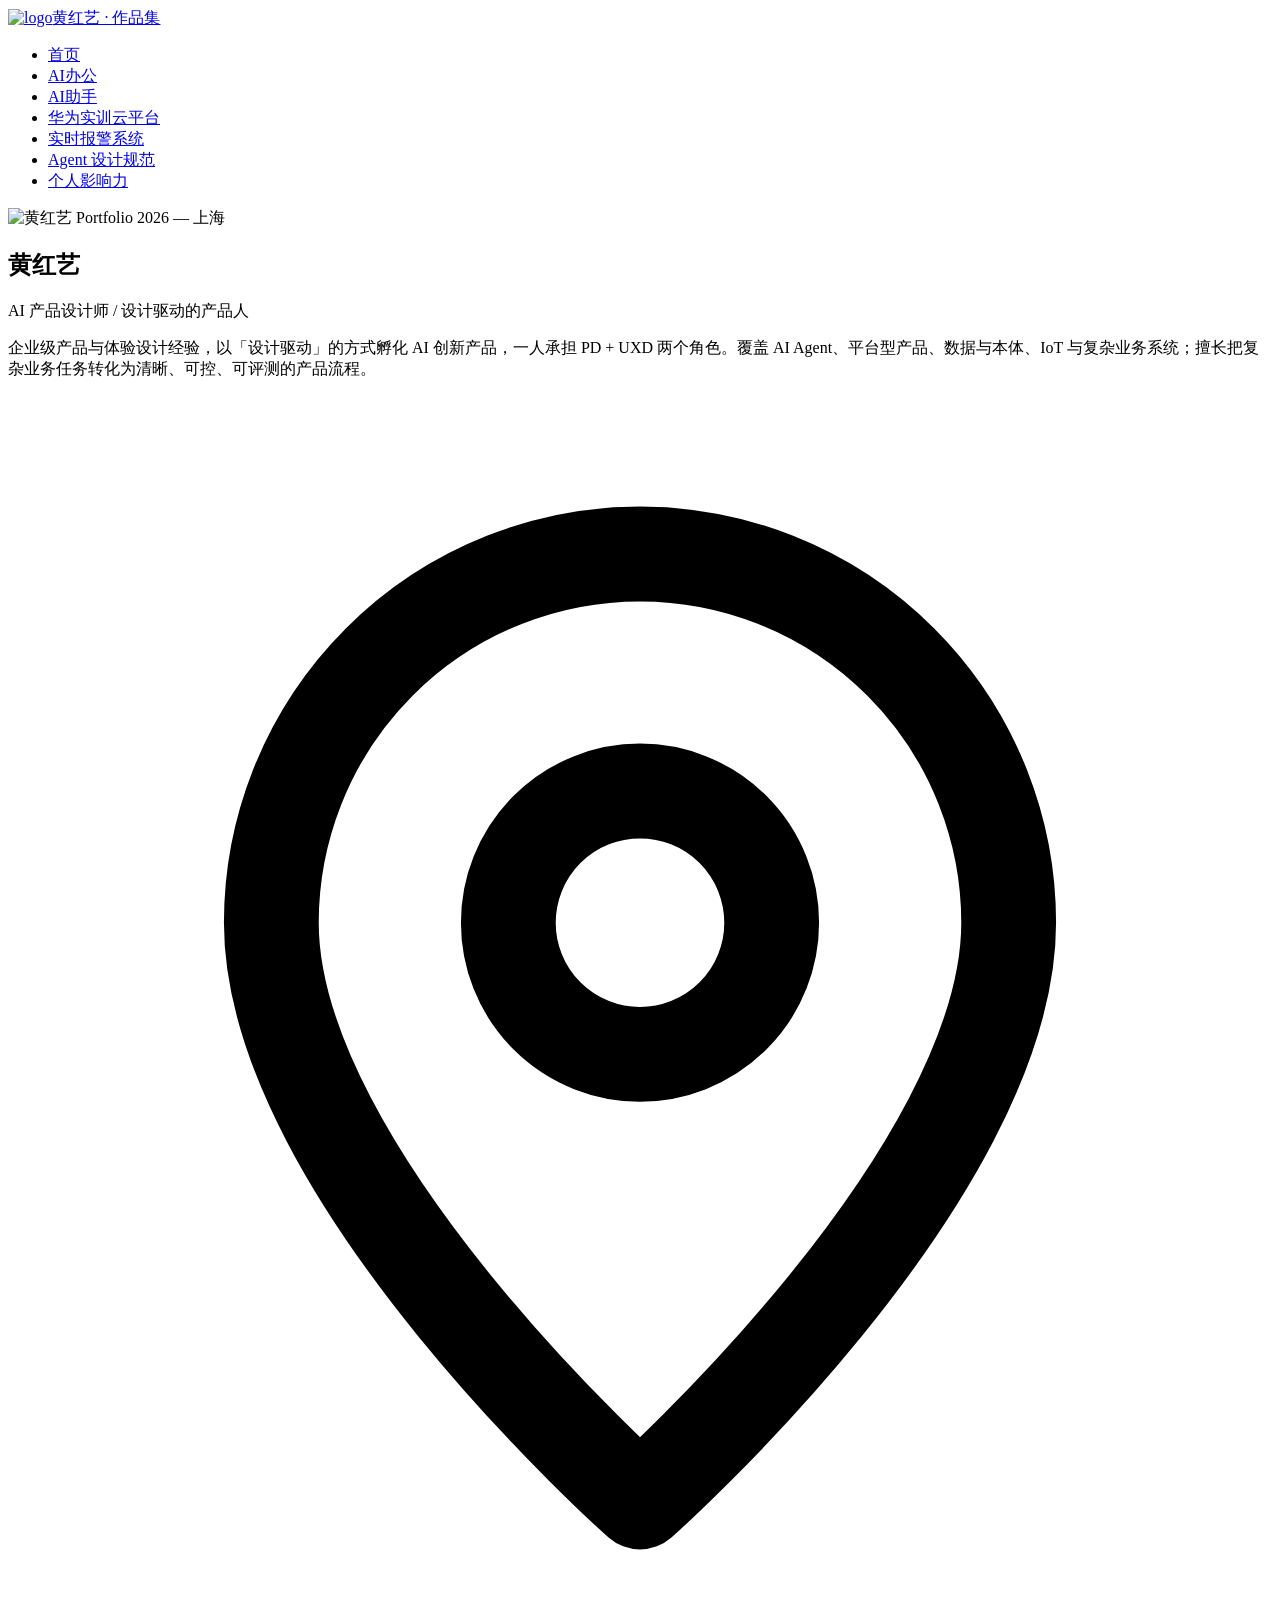
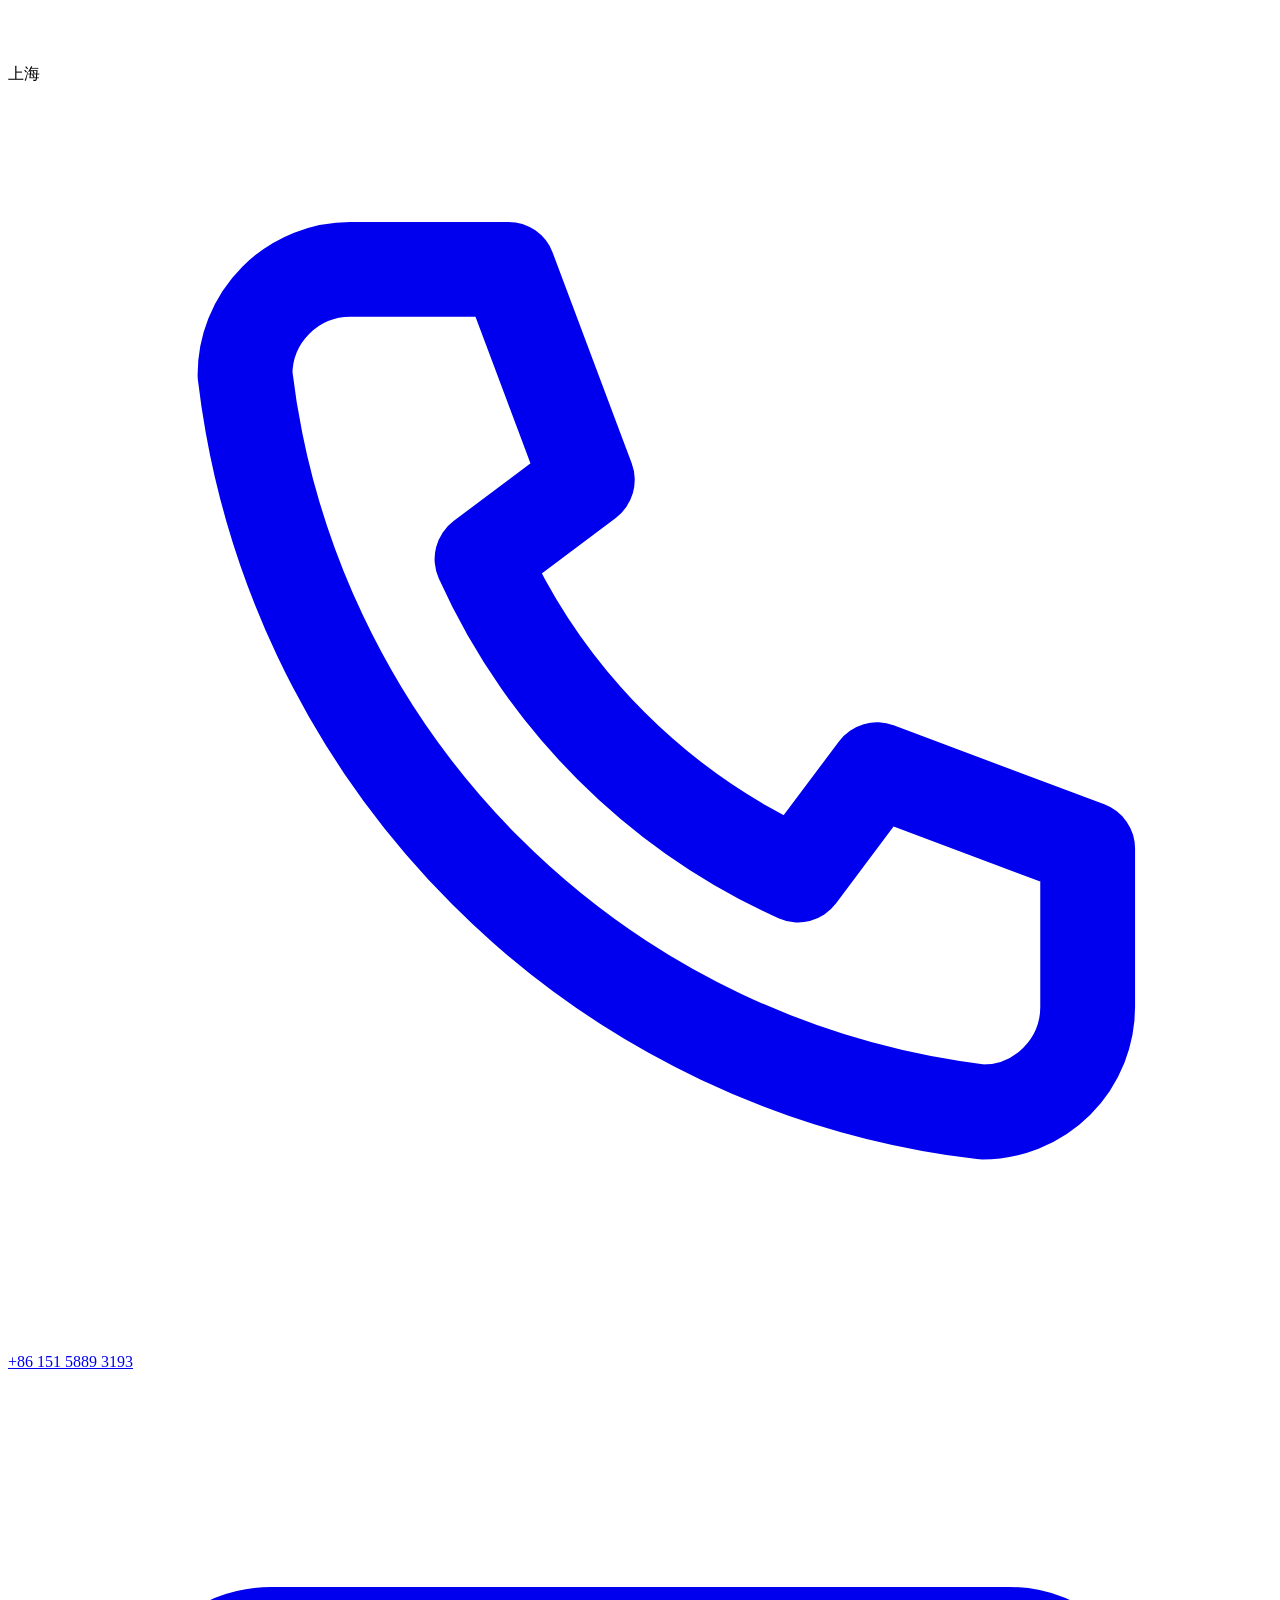
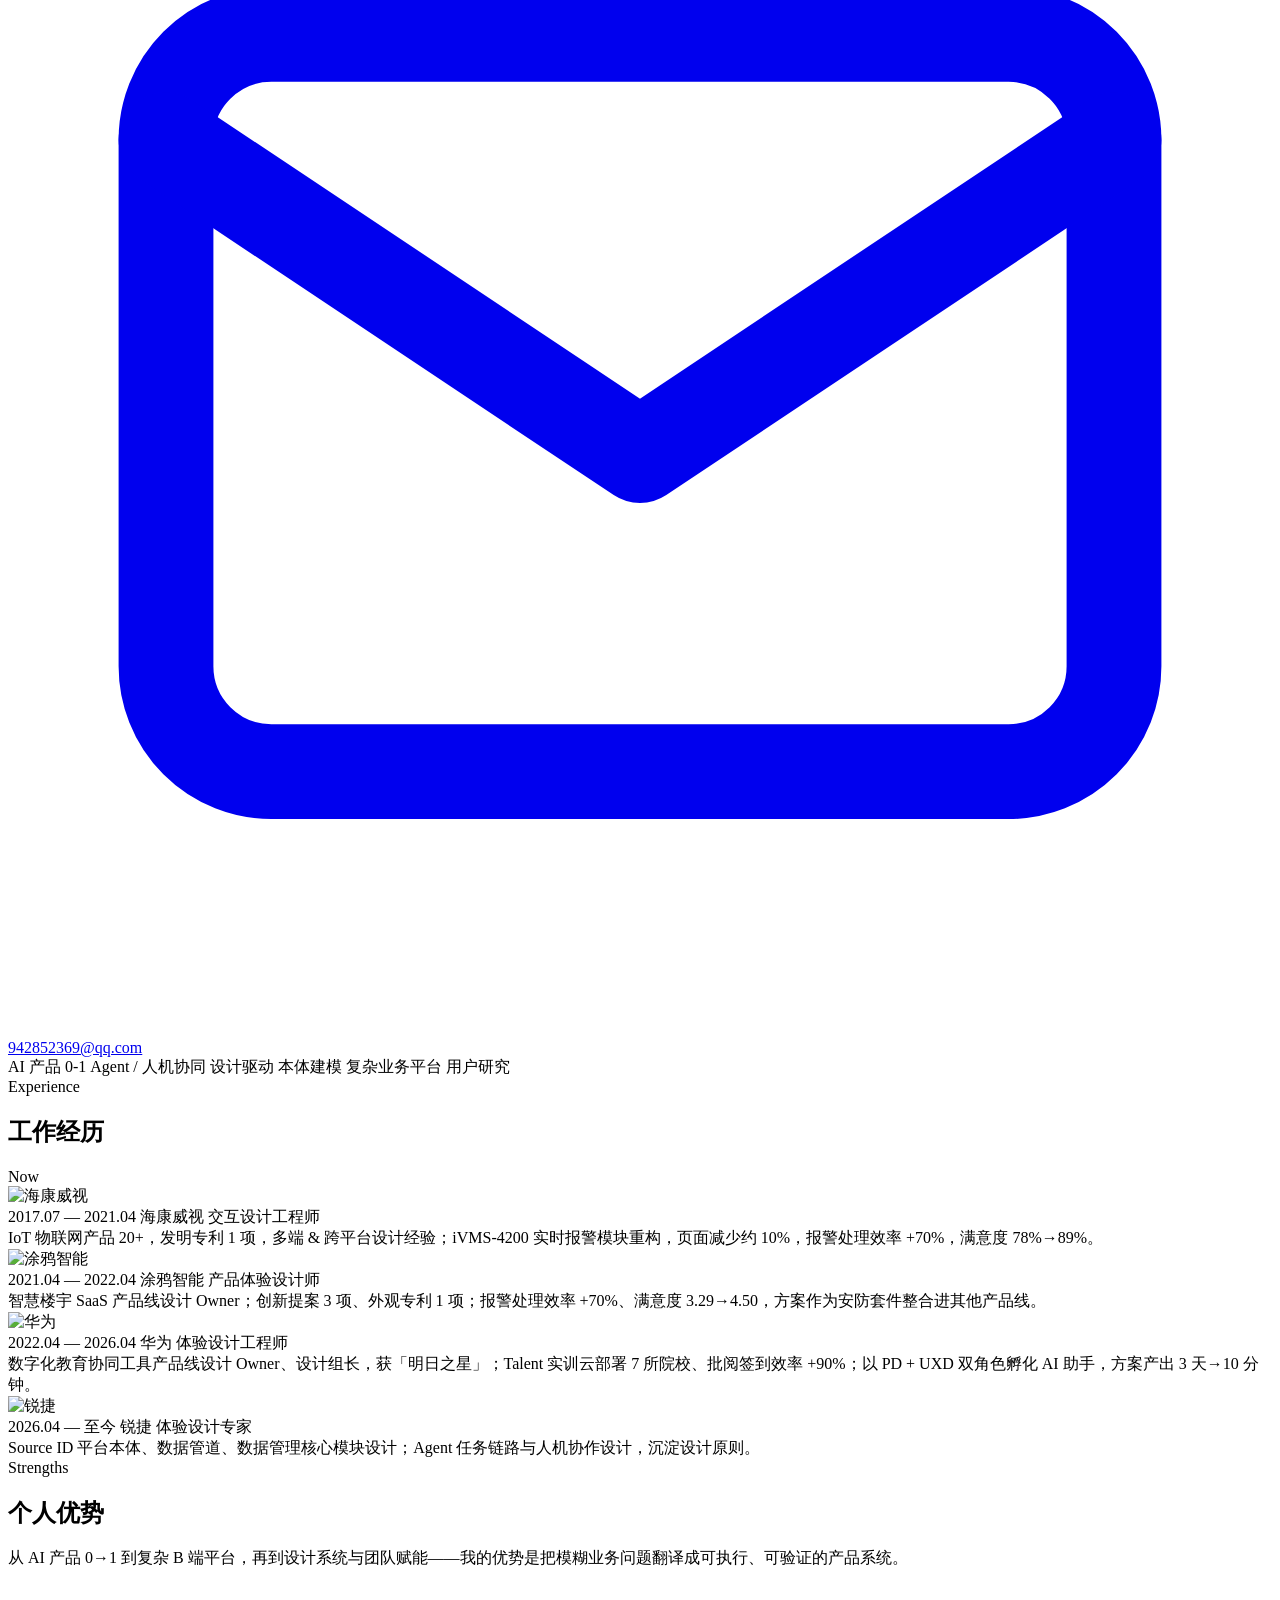
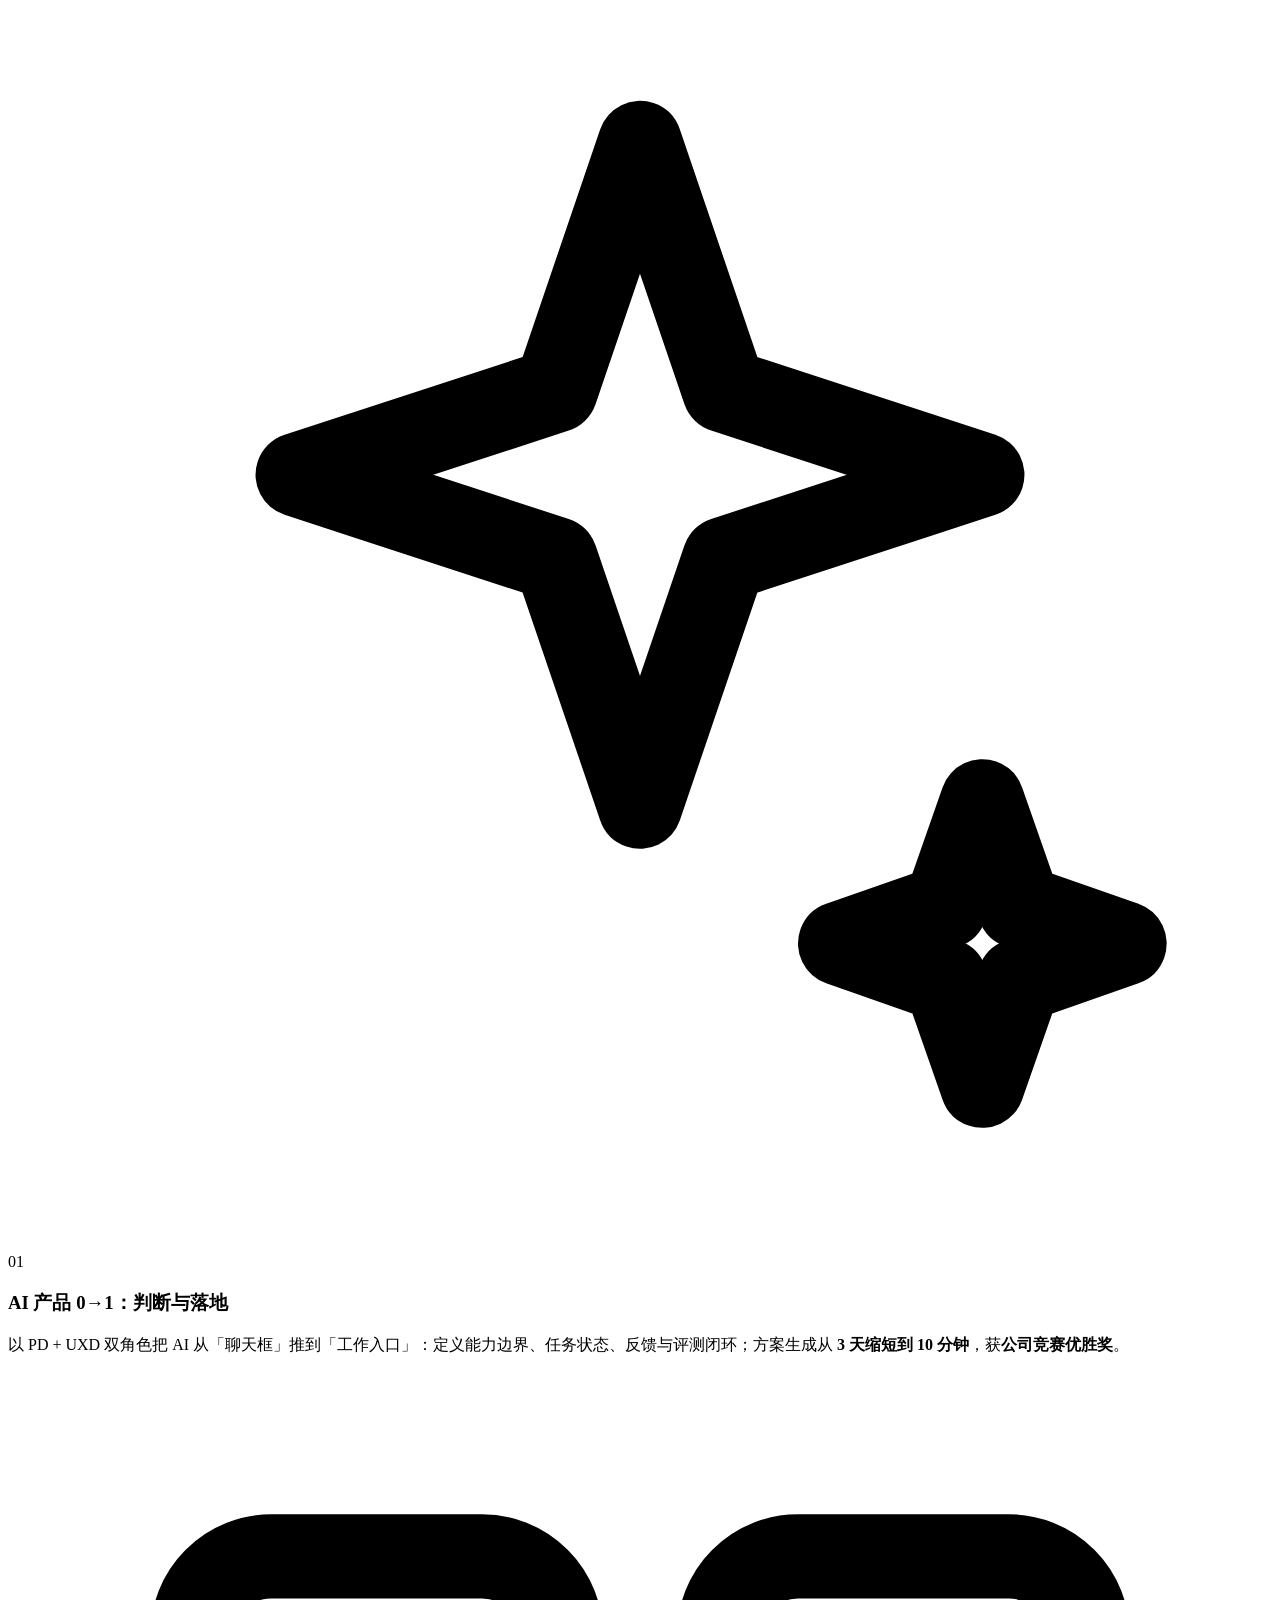
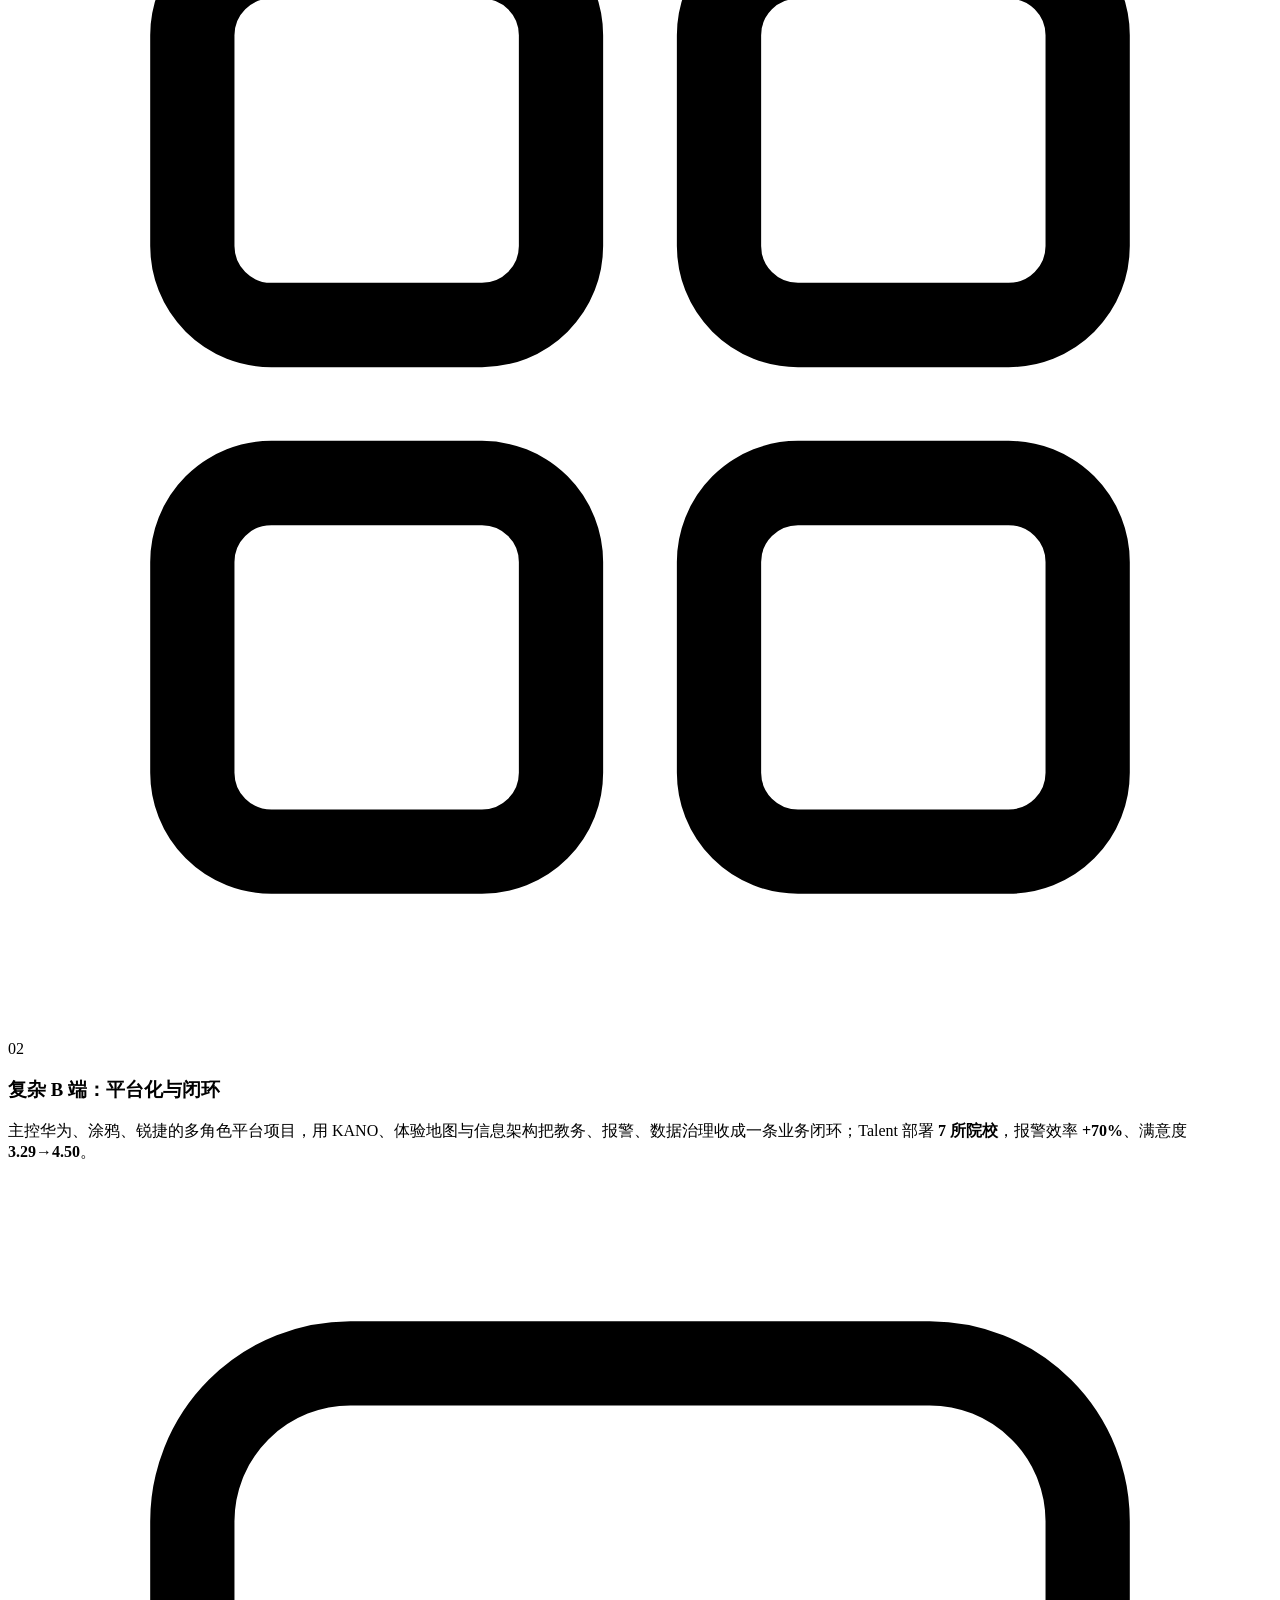
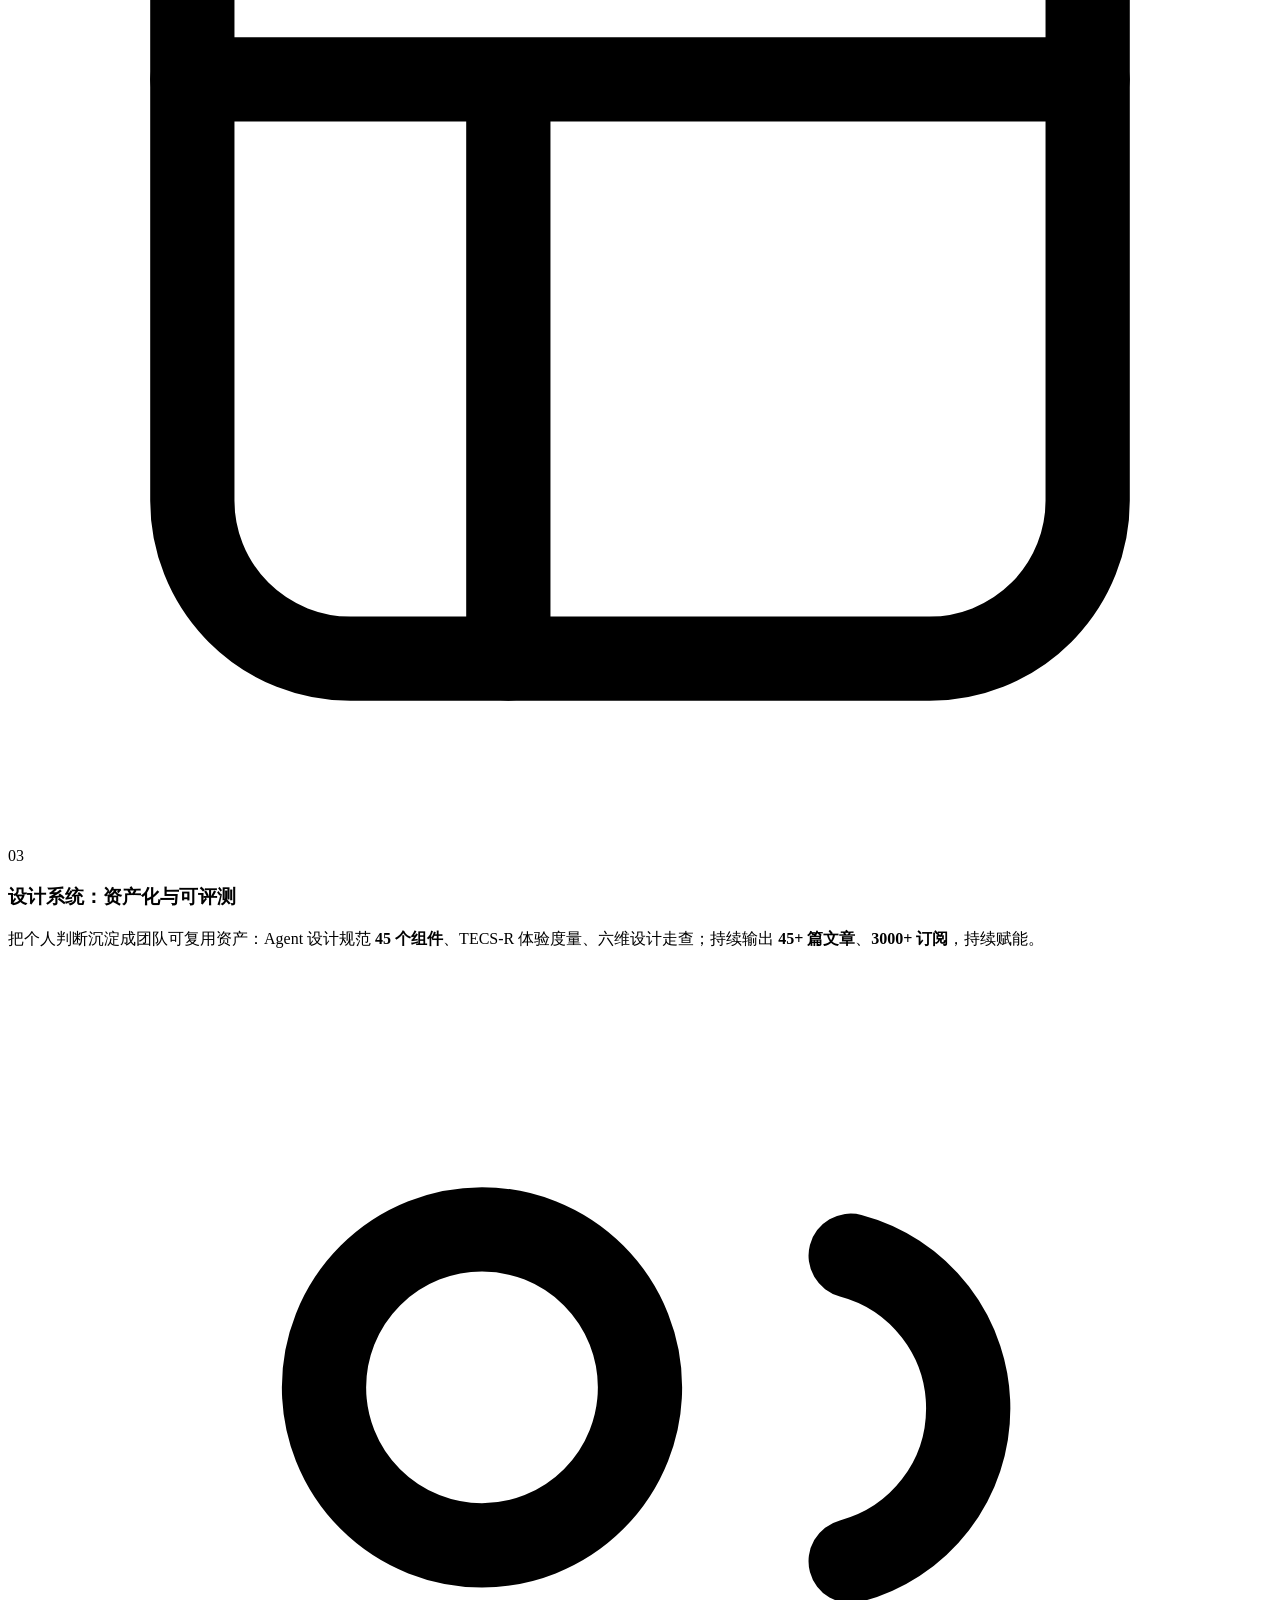
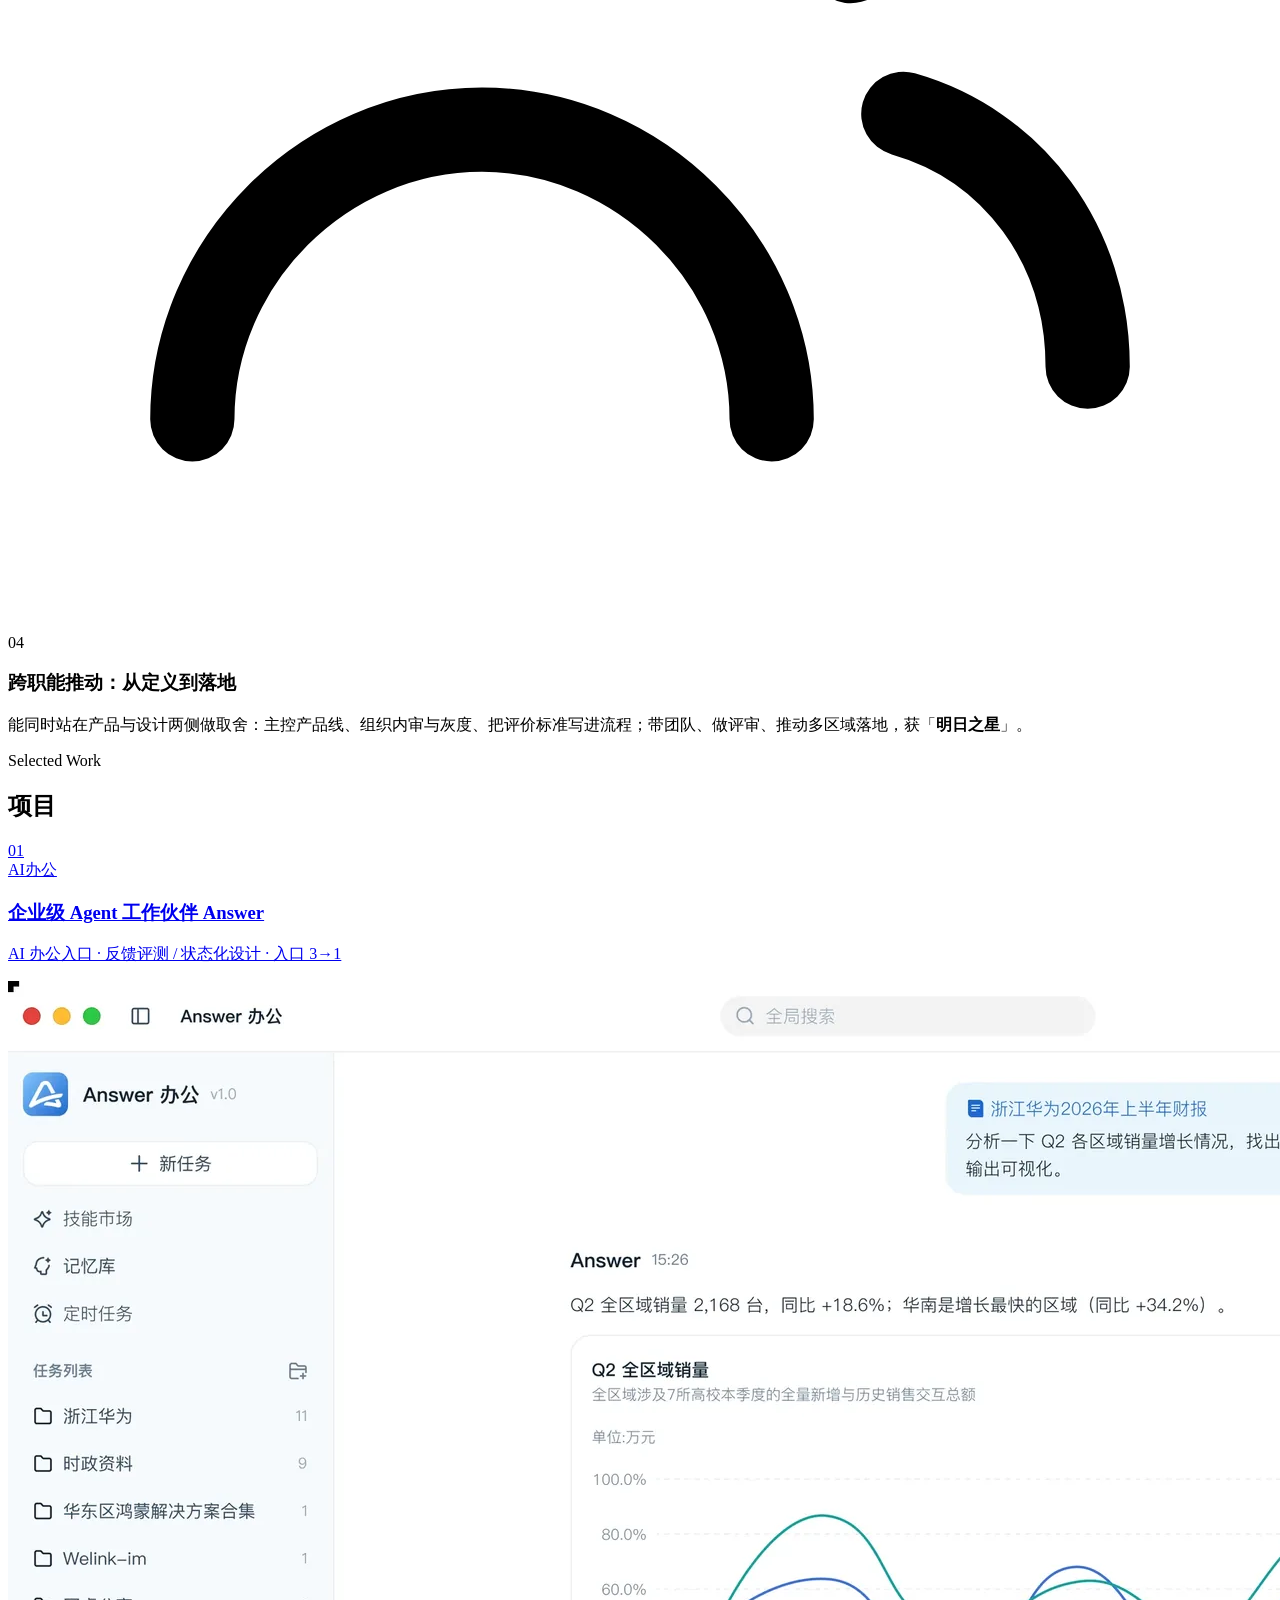
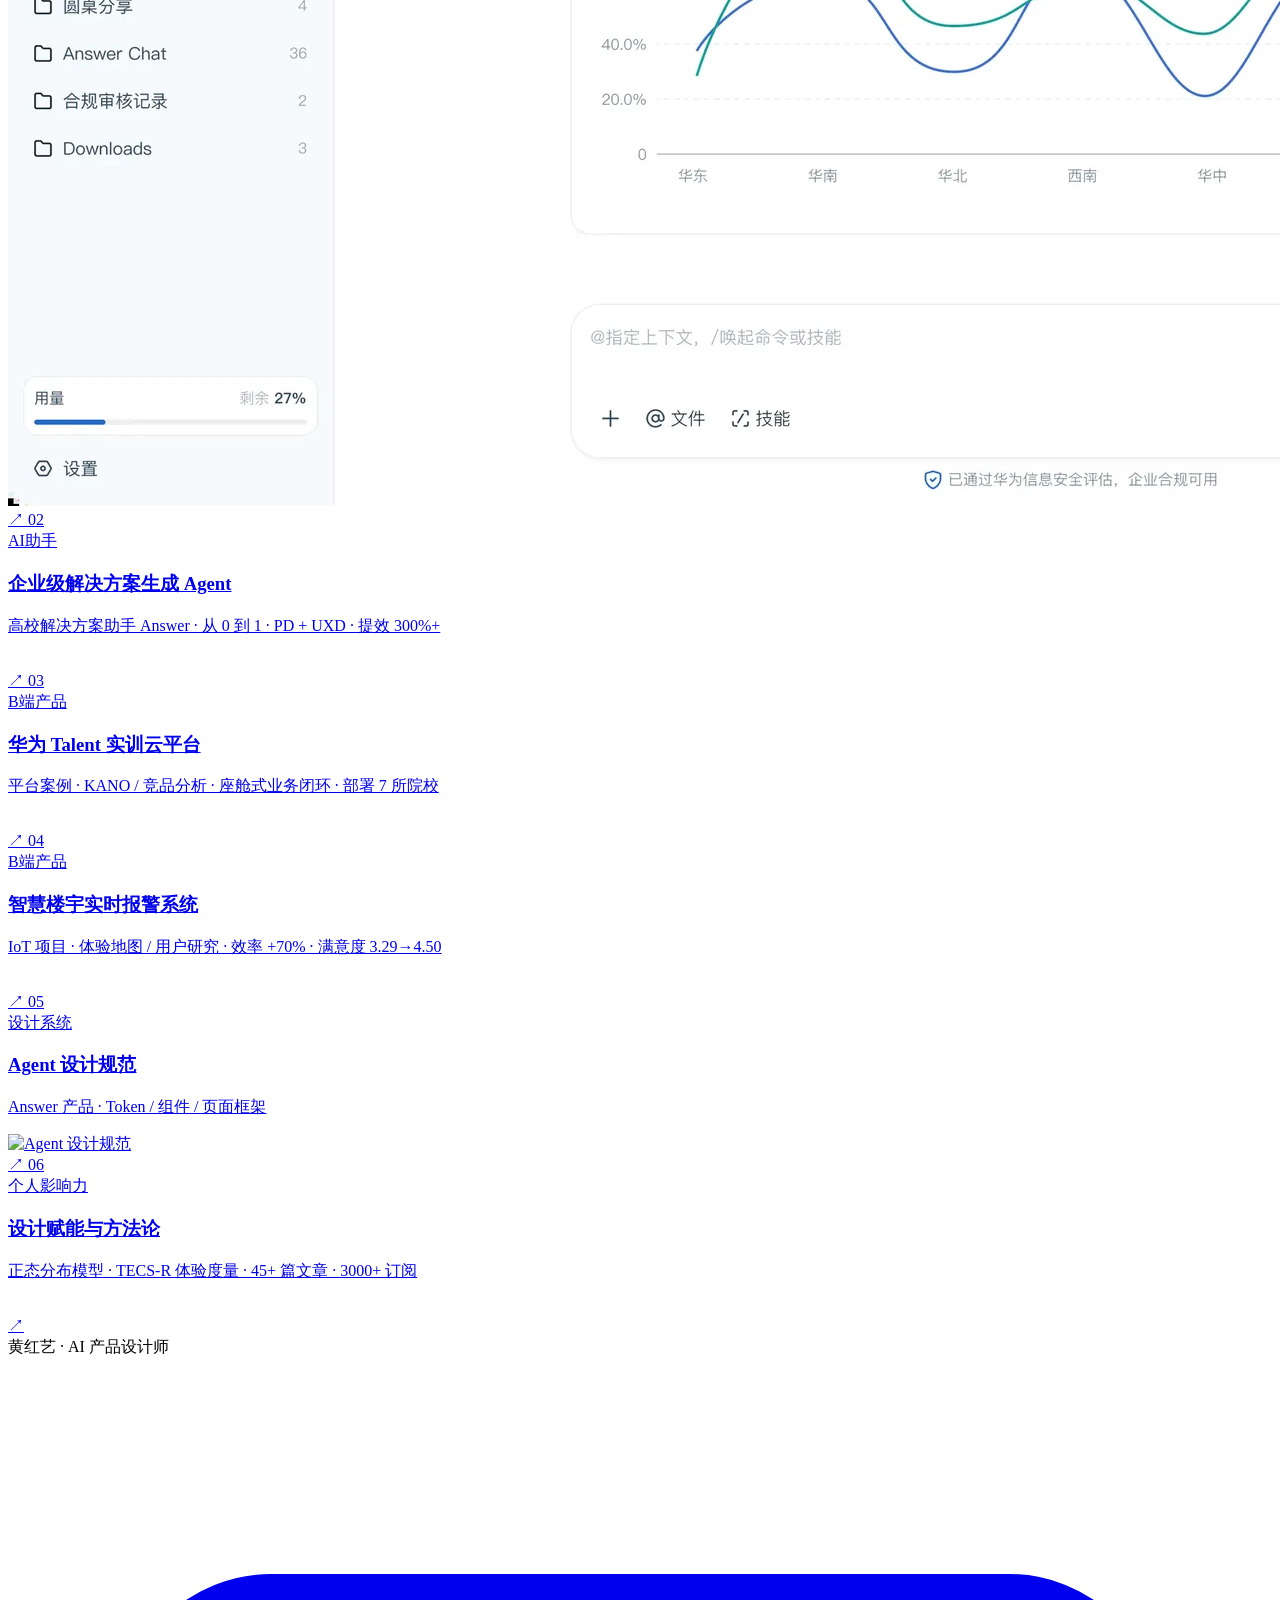
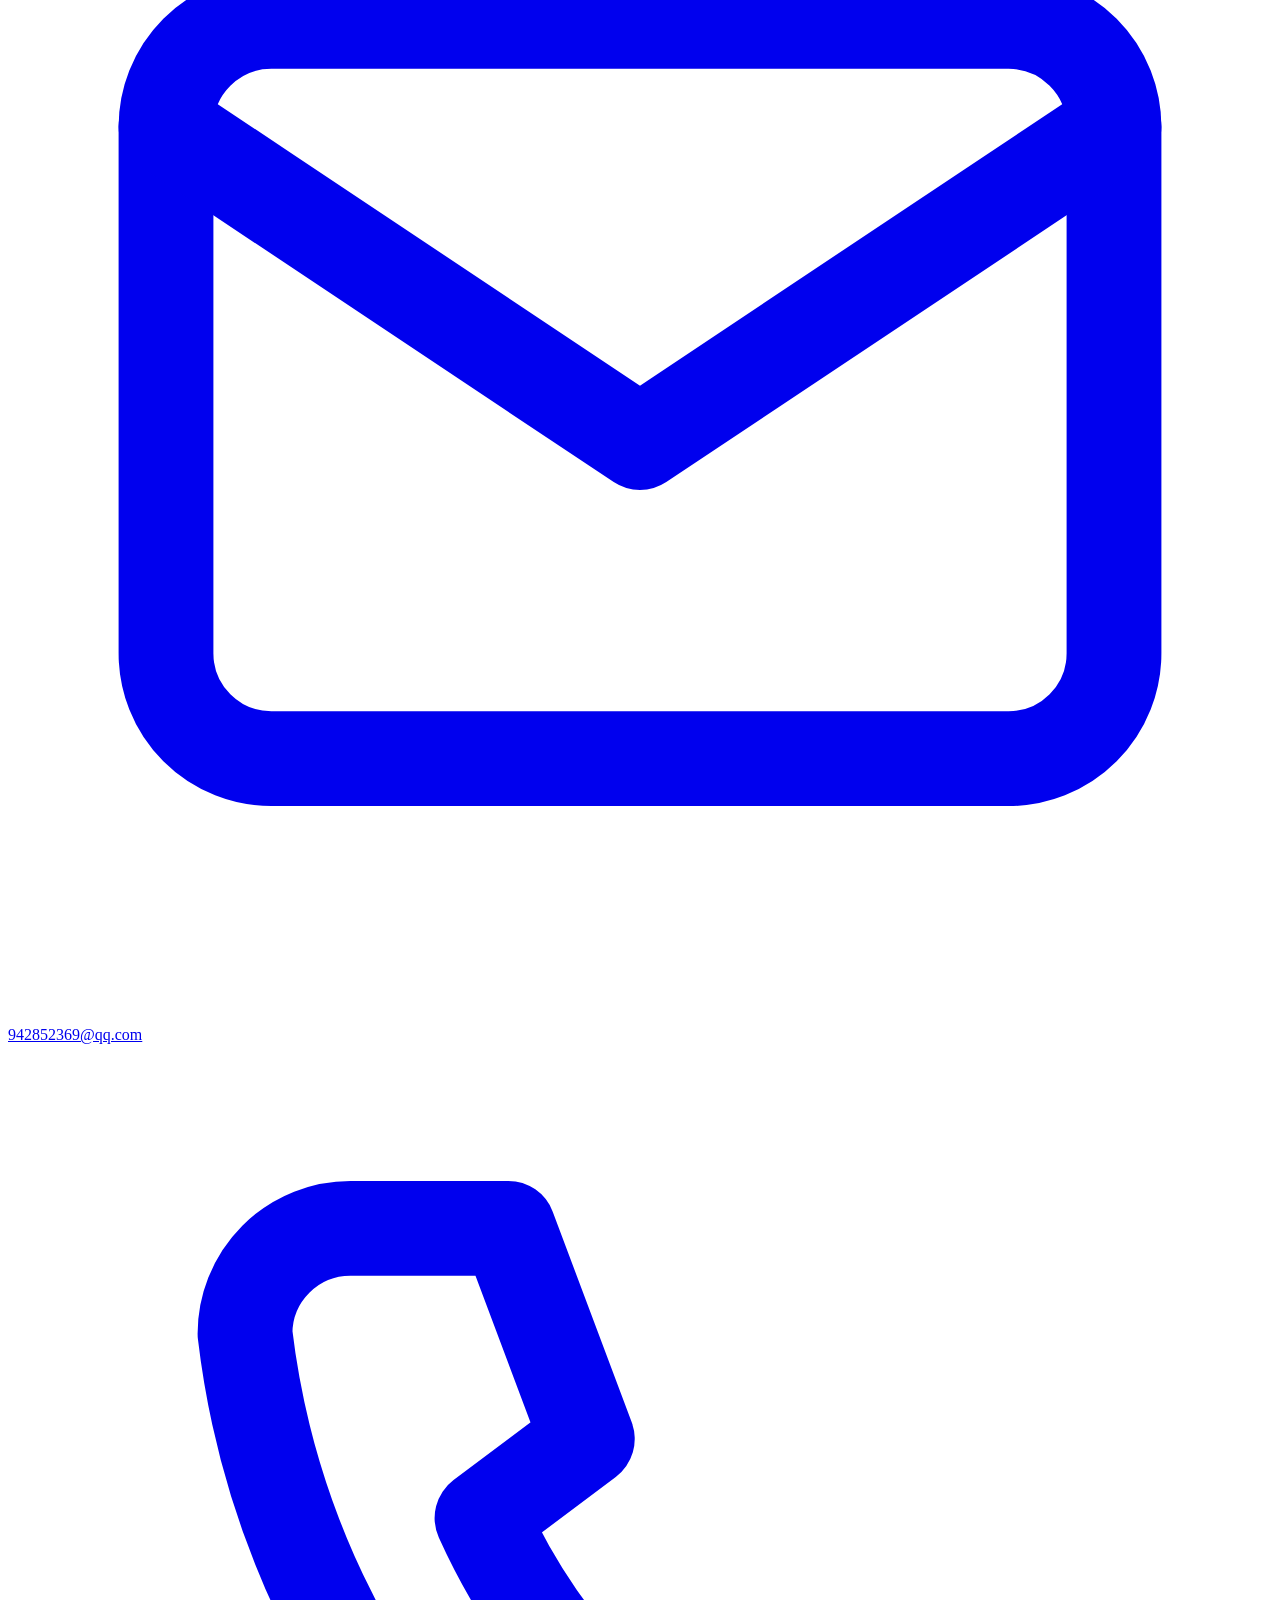
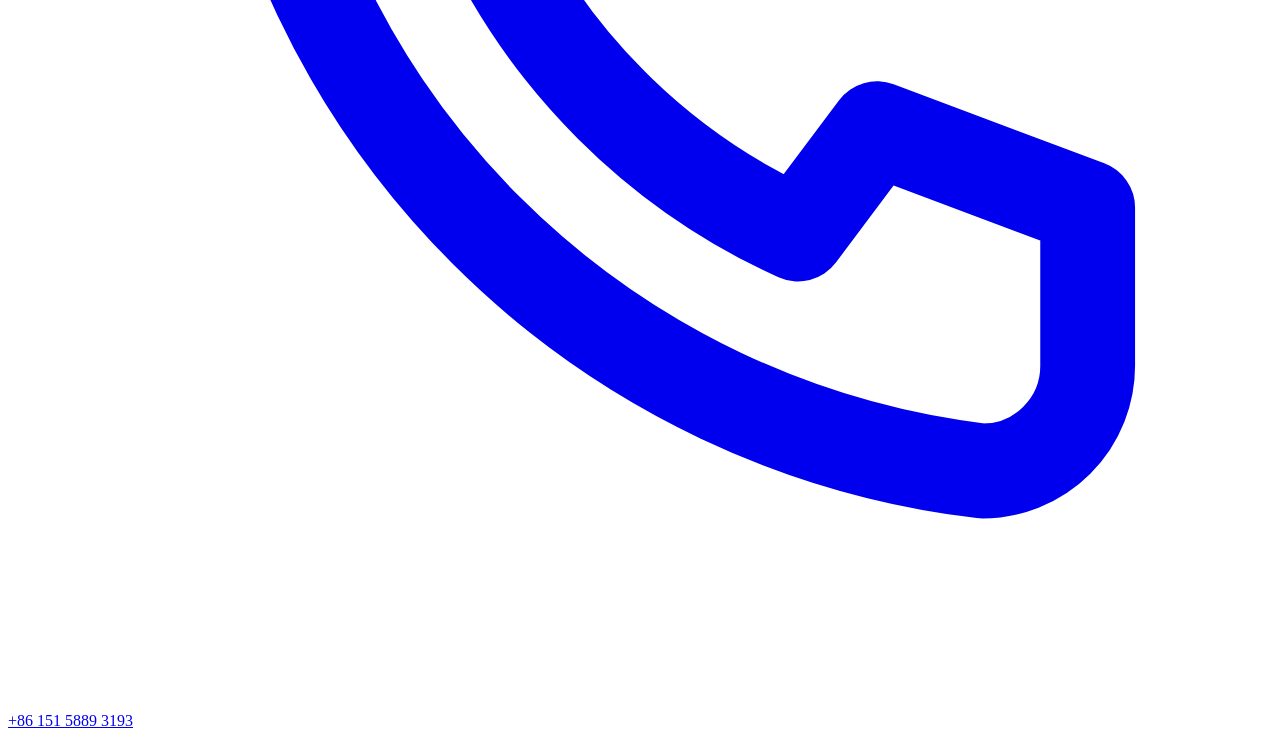
==== index.html @ c40023d9 "设计规范更名 Agent 设计规范；推演模块统一为图标+箭头+结论通栏；替换 9 张产品截图" ====
<!DOCTYPE html>
<html lang="zh-CN">
<head>
  <meta name="robots" content="noindex, nofollow">
  <meta charset="UTF-8">
  <meta name="viewport" content="width=device-width, initial-scale=1.0">
  <title>黄红艺 · AI 产品设计师 · 作品集</title>
  <meta name="description" content="黄红艺 — AI 产品设计师 / 设计驱动的产品人。AI 助手、Agent、本体建模、用户研究与企业级产品设计作品集。">
  <link rel="stylesheet" href="css/style.css">
</head>
<body>

  <header class="site-header">
    <div class="container nav">
      <a class="brand" href="index.html"><img src="assets/img/logo.svg" alt="logo">黄红艺 · 作品集</a>
      <nav>
                <ul class="nav-links">
          <li><a href="index.html">首页</a></li>
          <li><a href="project-answer-work/index.html">AI办公</a></li>
          <li><a href="project-answer/index.html">AI助手</a></li>
          <li><a href="project-talent/index.html">华为实训云平台</a></li>
          <li><a href="project-alarm/index.html">实时报警系统</a></li>
          <li><a href="design-system/index.html">Agent 设计规范</a></li>
          <li><a href="about-method/index.html">个人影响力</a></li>
        </ul>
      </nav>
    </div>
  </header>

  <div class="page-scroll" id="pageScroll">

  <section class="hero container">
    <div class="hero-top">
      <img class="hero-avatar" src="assets/img/avatar.svg" alt="黄红艺">
      <span class="eyebrow">Portfolio 2026 — 上海</span>
    </div>
    <h1>黄红艺</h1>
    <p class="role">AI 产品设计师 / 设计驱动的产品人</p>
    <p class="intro"><span class="ln">企业级产品与体验设计经验，以「设计驱动」的方式孵化 AI 创新产品，一人承担 PD + UXD 两个角色。</span><span class="ln">覆盖 AI Agent、平台型产品、数据与本体、IoT 与复杂业务系统；擅长把复杂业务任务转化为清晰、可控、可评测的产品流程。</span></p>
    <div class="meta">
      <span><svg viewBox="0 0 24 24" fill="none" stroke="currentColor" stroke-width="1.8" stroke-linecap="round" stroke-linejoin="round"><path d="M12 21s7-6.2 7-11a7 7 0 1 0-14 0c0 4.8 7 11 7 11z"/><circle cx="12" cy="10" r="2.5"/></svg>上海</span>
      <a href="tel:+8615158893193"><svg viewBox="0 0 24 24" fill="none" stroke="currentColor" stroke-width="1.8" stroke-linecap="round" stroke-linejoin="round"><path d="M6.5 3.5h3l1.5 4-2 1.5a12 12 0 0 0 6 6l1.5-2 4 1.5v3a2 2 0 0 1-2 2A16 16 0 0 1 4.5 5.5a2 2 0 0 1 2-2z"/></svg>+86 151 5889 3193</a>
      <a href="mailto:942852369@qq.com"><svg viewBox="0 0 24 24" fill="none" stroke="currentColor" stroke-width="1.8" stroke-linecap="round" stroke-linejoin="round"><rect x="3" y="5" width="18" height="14" rx="2"/><path d="M3 7l9 6 9-6"/></svg>942852369@qq.com</a>
    </div>
    <div class="tags">
      <span class="tag">AI 产品 0-1</span>
      <span class="tag">Agent / 人机协同</span>
      <span class="tag">设计驱动</span>
      <span class="tag">本体建模</span>
      <span class="tag">复杂业务平台</span>
      <span class="tag">用户研究</span>
    </div>
  </section>

  <section class="section container">
    <div class="section-head">
      <span class="eyebrow">Experience</span>
      <h2 class="section-title">工作经历</h2>
    </div>

    <div class="fishbone">
      <div class="spine"></div>
      <span class="now-label">Now</span>

      <div class="bone down" style="left:12%">
        <div class="dot"></div>
        <div class="rib"></div>
        <div class="node">
          <div class="node-logo"><img class="logo-hikvision" src="assets/img/logo-hikvision.webp" alt="海康威视"></div>
          <span class="period">2017.07 — 2021.04</span>
          <span class="company">海康威视</span>
          <span class="role">交互设计工程师</span>
          <div class="node-detail">IoT 物联网产品 20+，发明专利 1 项，多端 &amp; 跨平台设计经验；iVMS-4200 实时报警模块重构，页面减少约 10%，报警处理效率 +70%，满意度 78%→89%。</div>
        </div>
      </div>

      <div class="bone up" style="left:37%">
        <div class="dot"></div>
        <div class="rib"></div>
        <div class="node">
          <div class="node-logo"><img class="logo-tuya" src="assets/img/logo-tuya.webp" alt="涂鸦智能"></div>
          <span class="period">2021.04 — 2022.04</span>
          <span class="company">涂鸦智能</span>
          <span class="role">产品体验设计师</span>
          <div class="node-detail">智慧楼宇 SaaS 产品线设计 Owner；创新提案 3 项、外观专利 1 项；报警处理效率 +70%、满意度 3.29→4.50，方案作为安防套件整合进其他产品线。</div>
        </div>
      </div>

      <div class="bone down" style="left:62%">
        <div class="dot"></div>
        <div class="rib"></div>
        <div class="node">
          <div class="node-logo"><img class="logo-huawei" src="assets/img/logo-huawei.webp" alt="华为"></div>
          <span class="period">2022.04 — 2026.04</span>
          <span class="company">华为</span>
          <span class="role">体验设计工程师</span>
          <div class="node-detail">数字化教育协同工具产品线设计 Owner、设计组长，获「明日之星」；Talent 实训云部署 7 所院校、批阅签到效率 +90%；以 PD + UXD 双角色孵化 AI 助手，方案产出 3 天→10 分钟。</div>
        </div>
      </div>

      <div class="bone up" style="left:87%">
        <div class="dot"></div>
        <div class="rib"></div>
        <div class="node">
          <div class="node-logo"><img class="logo-ruijie" src="assets/img/logo-ruijie.svg" alt="锐捷"></div>
          <span class="period">2026.04 — 至今</span>
          <span class="company">锐捷</span>
          <span class="role">体验设计专家</span>
          <div class="node-detail">Source ID 平台本体、数据管道、数据管理核心模块设计；Agent 任务链路与人机协作设计，沉淀设计原则。</div>
        </div>
      </div>
    </div>
  </section>

  <section class="section container">
    <div class="section-head">
      <span class="eyebrow">Strengths</span>
      <h2 class="section-title">个人优势</h2>
      <p class="section-intro">从 AI 产品 0→1 到复杂 B 端平台，再到设计系统与团队赋能——我的优势是把模糊业务问题翻译成可执行、可验证的产品系统。</p>
    </div>

    <div class="strengths">
      <div class="strength">
        <div class="strength-top">
          <span class="strength-icon" aria-hidden="true"><svg viewBox="0 0 24 24" fill="none" stroke="currentColor" stroke-width="1.6" stroke-linecap="round" stroke-linejoin="round"><path d="M12 3l1.6 4.7 4.9 1.6-4.9 1.6L12 15.6l-1.6-4.7L5.5 9.3l4.9-1.6L12 3z"/><path d="M18.5 15.5l.7 2 2 .7-2 .7-.7 2-.7-2-2-.7 2-.7.7-2z"/></svg></span>
          <div class="strength-heading">
            <span class="no">01</span>
            <h3>AI 产品 0→1：判断与落地</h3>
          </div>
        </div>
        <p>以 PD + UXD 双角色把 AI 从「聊天框」推到「工作入口」：定义能力边界、任务状态、反馈与评测闭环；方案生成从 <b class="nowrap">3 天缩短到 10 分钟</b>，获<b class="nowrap">公司竞赛优胜奖</b>。</p>
      </div>
      <div class="strength">
        <div class="strength-top">
          <span class="strength-icon" aria-hidden="true"><svg viewBox="0 0 24 24" fill="none" stroke="currentColor" stroke-width="1.6" stroke-linecap="round" stroke-linejoin="round"><rect x="3.5" y="3.5" width="7" height="7" rx="1.5"/><rect x="13.5" y="3.5" width="7" height="7" rx="1.5"/><rect x="3.5" y="13.5" width="7" height="7" rx="1.5"/><rect x="13.5" y="13.5" width="7" height="7" rx="1.5"/></svg></span>
          <div class="strength-heading">
            <span class="no">02</span>
            <h3>复杂 B 端：平台化与闭环</h3>
          </div>
        </div>
        <p>主控华为、涂鸦、锐捷的多角色平台项目，用 KANO、体验地图与信息架构把教务、报警、数据治理收成一条业务闭环；Talent 部署 <b class="nowrap">7 所院校</b>，报警效率 <b>+70%</b>、满意度 <b class="nowrap">3.29→4.50</b>。</p>
      </div>
      <div class="strength">
        <div class="strength-top">
          <span class="strength-icon" aria-hidden="true"><svg viewBox="0 0 24 24" fill="none" stroke="currentColor" stroke-width="1.6" stroke-linecap="round" stroke-linejoin="round"><rect x="3.5" y="3.5" width="17" height="17" rx="3"/><path d="M3.5 9.5h17M9.5 9.5v11"/></svg></span>
          <div class="strength-heading">
            <span class="no">03</span>
            <h3>设计系统：资产化与可评测</h3>
          </div>
        </div>
        <p>把个人判断沉淀成团队可复用资产：Agent 设计规范 <b class="nowrap">45 个组件</b>、TECS-R 体验度量、六维设计走查；持续输出 <b class="nowrap">45+ 篇文章</b>、<b class="nowrap">3000+ 订阅</b>，<span class="nowrap">持续赋能</span>。</p>
      </div>
      <div class="strength">
        <div class="strength-top">
          <span class="strength-icon" aria-hidden="true"><svg viewBox="0 0 24 24" fill="none" stroke="currentColor" stroke-width="1.6" stroke-linecap="round" stroke-linejoin="round"><circle cx="9" cy="8" r="3"/><path d="M3.5 20c0-3 2.5-5.5 5.5-5.5s5.5 2.5 5.5 5.5"/><path d="M16 5.5a3 3 0 0 1 0 5.8"/><path d="M17 14.2c2.1.6 3.5 2.5 3.5 4.8"/></svg></span>
          <div class="strength-heading">
            <span class="no">04</span>
            <h3>跨职能推动：从定义到落地</h3>
          </div>
        </div>
        <p>能同时站在产品与设计两侧做取舍：主控产品线、组织内审与灰度、把评价标准写进流程；带团队、做评审、推动多区域落地，获「<b class="nowrap">明日之星</b>」。</p>
      </div>
    </div>
  </section>

  <section class="section container">
    <div class="section-head">
      <span class="eyebrow">Selected Work</span>
      <h2 class="section-title">项目</h2>
    </div>

    <div class="index">
      <a class="index-row" href="project-answer-work/index.html">
        <span class="index-no">01</span>
        <div class="index-main">
          <span class="index-kicker">AI办公</span>
          <h3>企业级 Agent 工作伙伴 Answer</h3>
          <p>AI 办公入口 · 反馈评测 / 状态化设计 · 入口 3→1</p>
        </div>
        <div class="index-thumb"><img src="assets/product/answer-work/08-home.webp?v=20261111" alt="" width="1800" height="1125" loading="lazy"></div>
        <span class="index-arrow">↗</span>
      </a>

      <a class="index-row" href="project-answer/index.html">
        <span class="index-no">02</span>
        <div class="index-main">
          <span class="index-kicker">AI助手</span>
          <h3>企业级解决方案生成 Agent</h3>
          <p>高校解决方案助手 Answer · 从 0 到 1 · PD + UXD · 提效 300%+</p>
        </div>
        <div class="index-thumb"><img src="assets/img/ans-p01.webp" alt="" loading="lazy"></div>
        <span class="index-arrow">↗</span>
      </a>

      <a class="index-row" href="project-talent/index.html">
        <span class="index-no">03</span>
        <div class="index-main">
          <span class="index-kicker">B端产品</span>
          <h3>华为 Talent 实训云平台</h3>
          <p>平台案例 · KANO / 竞品分析 · 座舱式业务闭环 · 部署 7 所院校</p>
        </div>
        <div class="index-thumb"><img src="assets/img/p18.webp" alt="" loading="lazy"></div>
        <span class="index-arrow">↗</span>
      </a>

      <a class="index-row" href="project-alarm/index.html">
        <span class="index-no">04</span>
        <div class="index-main">
          <span class="index-kicker">B端产品</span>
          <h3>智慧楼宇实时报警系统</h3>
          <p>IoT 项目 · 体验地图 / 用户研究 · 效率 +70% · 满意度 3.29→4.50</p>
        </div>
        <div class="index-thumb"><img src="assets/img/p36.webp" alt="" loading="lazy"></div>
        <span class="index-arrow">↗</span>
      </a>

      <a class="index-row" href="design-system/index.html">
        <span class="index-no">05</span>
        <div class="index-main">
          <span class="index-kicker">设计系统</span>
          <h3>Agent 设计规范</h3>
          <p>Answer 产品 · Token / 组件 / 页面框架</p>
        </div>
        <div class="index-thumb"><img src="assets/product/design-system/01-cover.webp" alt="Agent 设计规范" width="1800" height="1012" loading="lazy"></div>
        <span class="index-arrow">↗</span>
      </a>

      <a class="index-row" href="about-method/index.html">
        <span class="index-no">06</span>
        <div class="index-main">
          <span class="index-kicker">个人影响力</span>
          <h3>设计赋能与方法论</h3>
          <p>正态分布模型 · TECS-R 体验度量 · 45+ 篇文章 · 3000+ 订阅</p>
        </div>
        <div class="index-thumb"><img src="assets/img/p49.webp" alt="" loading="lazy"></div>
        <span class="index-arrow">↗</span>
      </a>
    </div>
  </section>

  <footer class="site-footer">
    <div class="container">
      <span>黄红艺 · AI 产品设计师</span>
      <span class="footer-contact">
        <a href="mailto:942852369@qq.com"><svg viewBox="0 0 24 24" fill="none" stroke="currentColor" stroke-width="1.8" stroke-linecap="round" stroke-linejoin="round"><rect x="3" y="5" width="18" height="14" rx="2"/><path d="M3 7l9 6 9-6"/></svg>942852369@qq.com</a>
        <a href="tel:+8615158893193"><svg viewBox="0 0 24 24" fill="none" stroke="currentColor" stroke-width="1.8" stroke-linecap="round" stroke-linejoin="round"><path d="M6.5 3.5h3l1.5 4-2 1.5a12 12 0 0 0 6 6l1.5-2 4 1.5v3a2 2 0 0 1-2 2A16 16 0 0 1 4.5 5.5a2 2 0 0 1 2-2z"/></svg>+86 151 5889 3193</a>
      </span>
    </div>
  </footer>
  </div>

  <script src="js/main.js"></script>
</body>
</html>
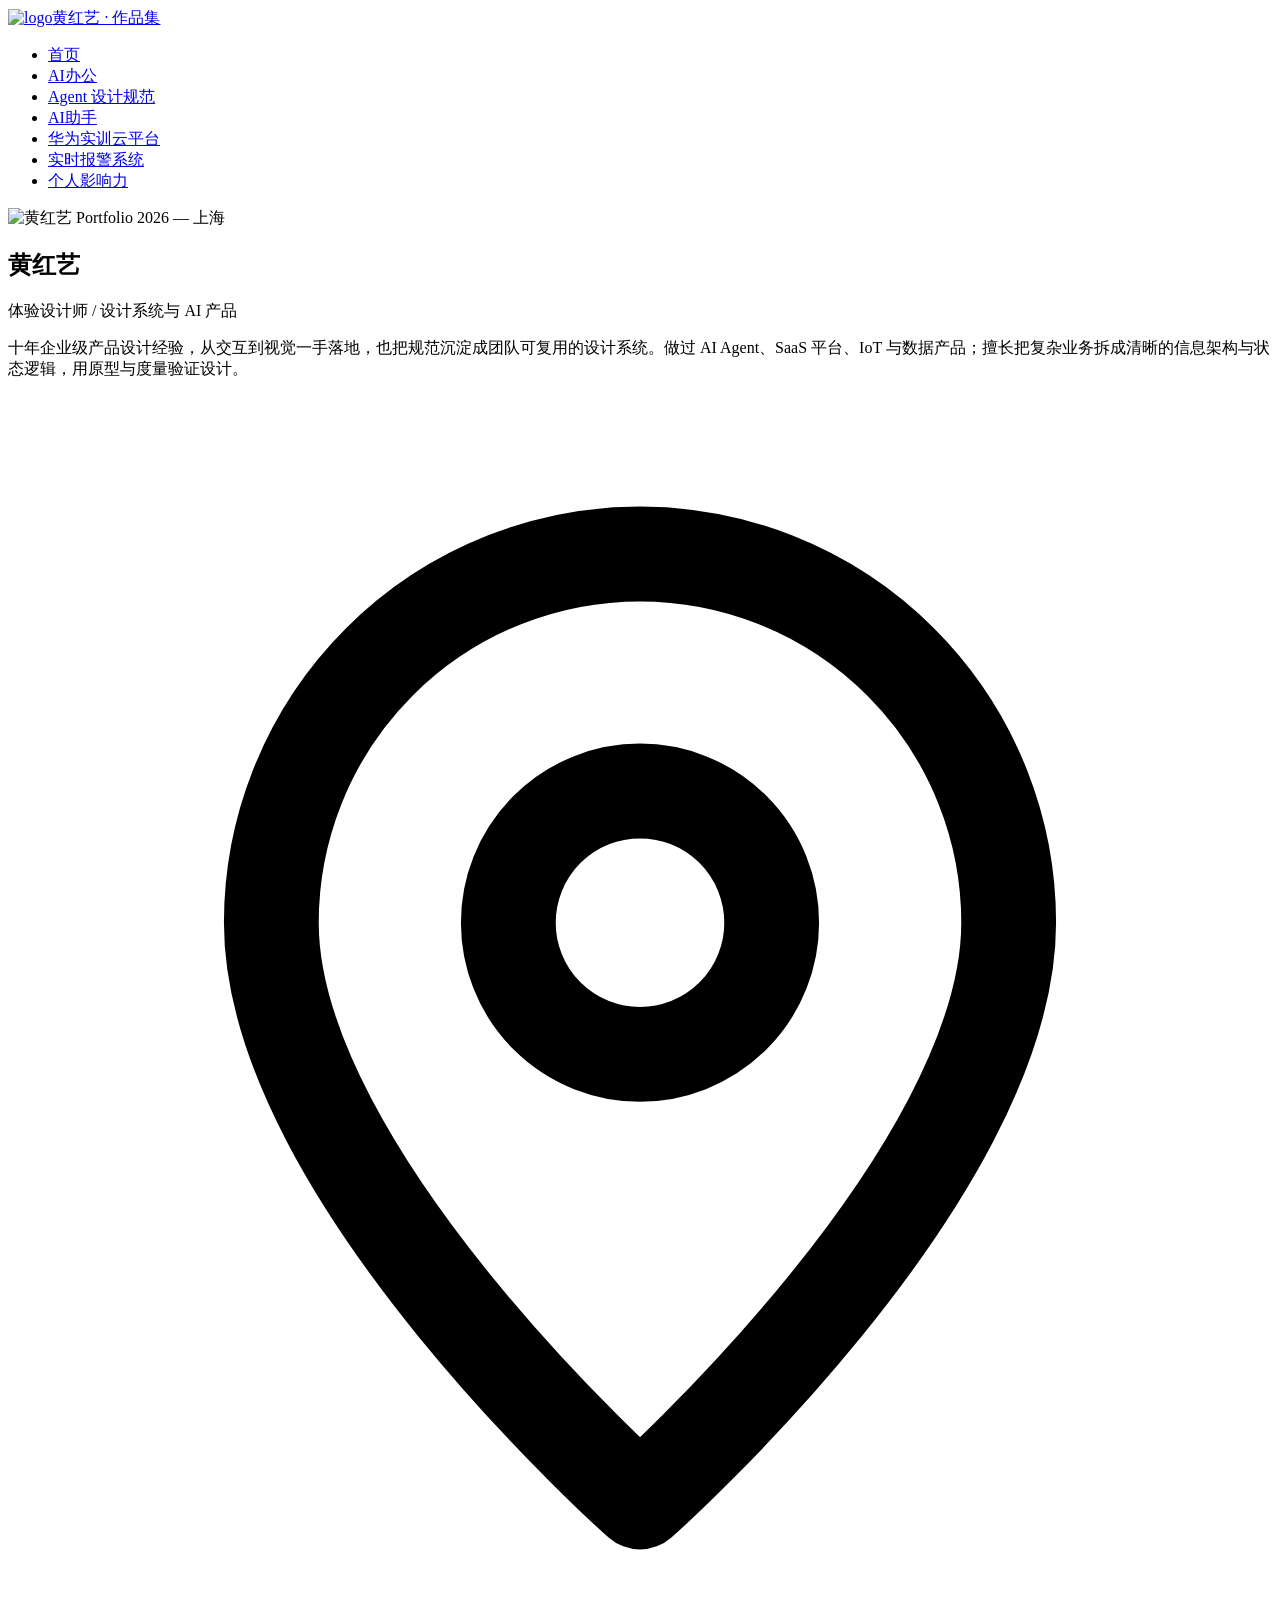
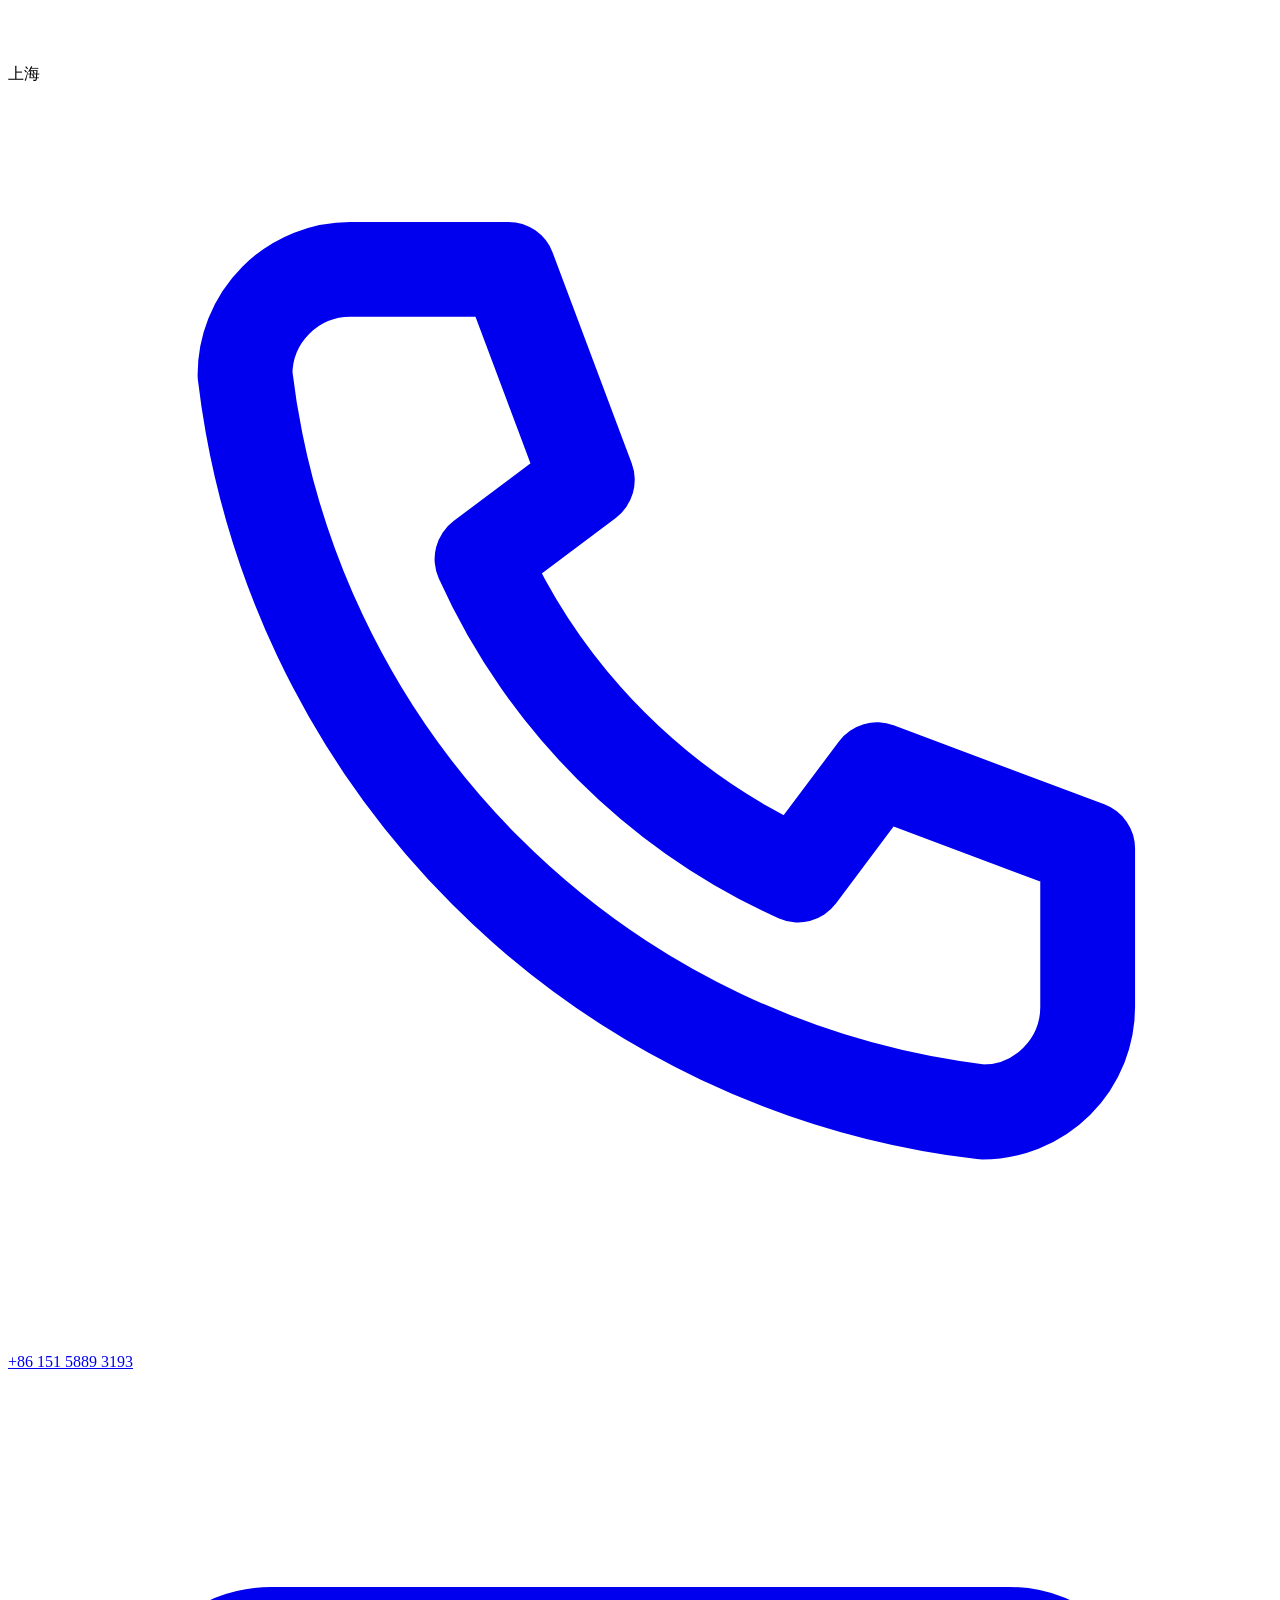
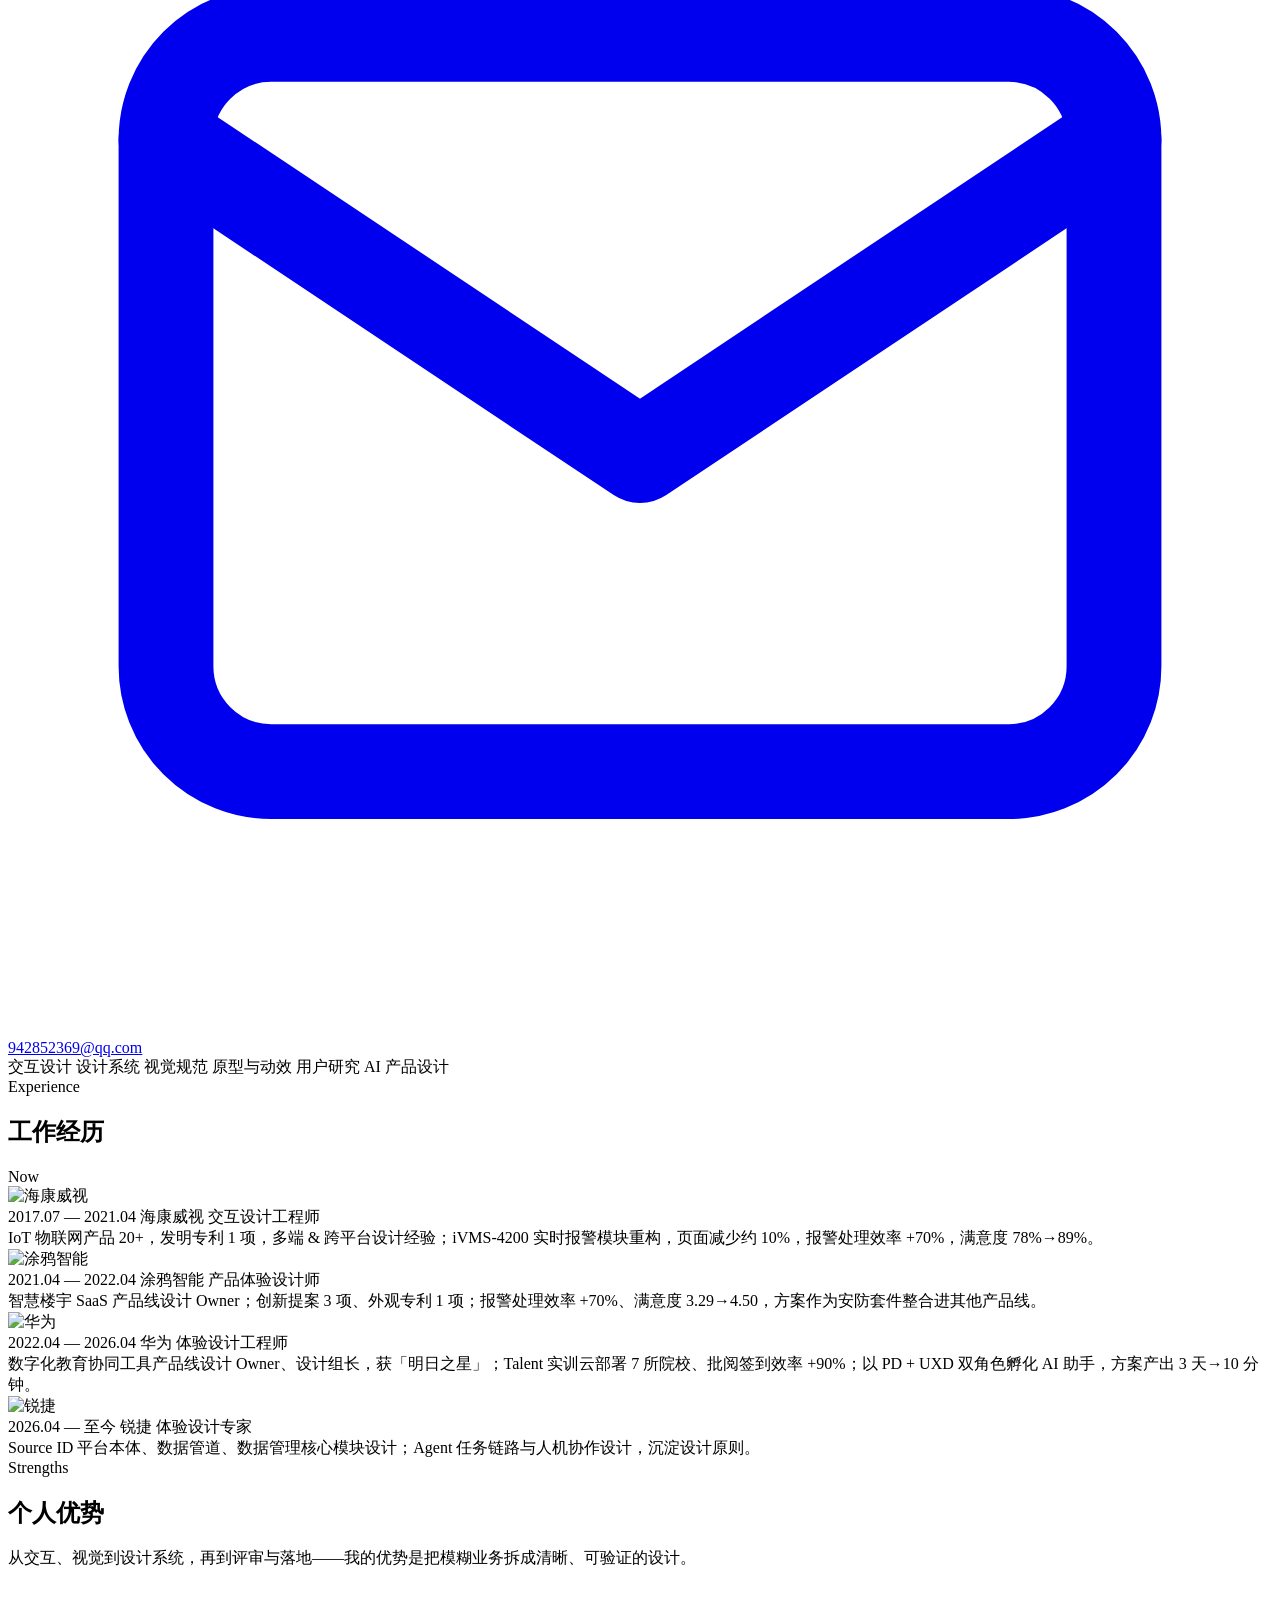
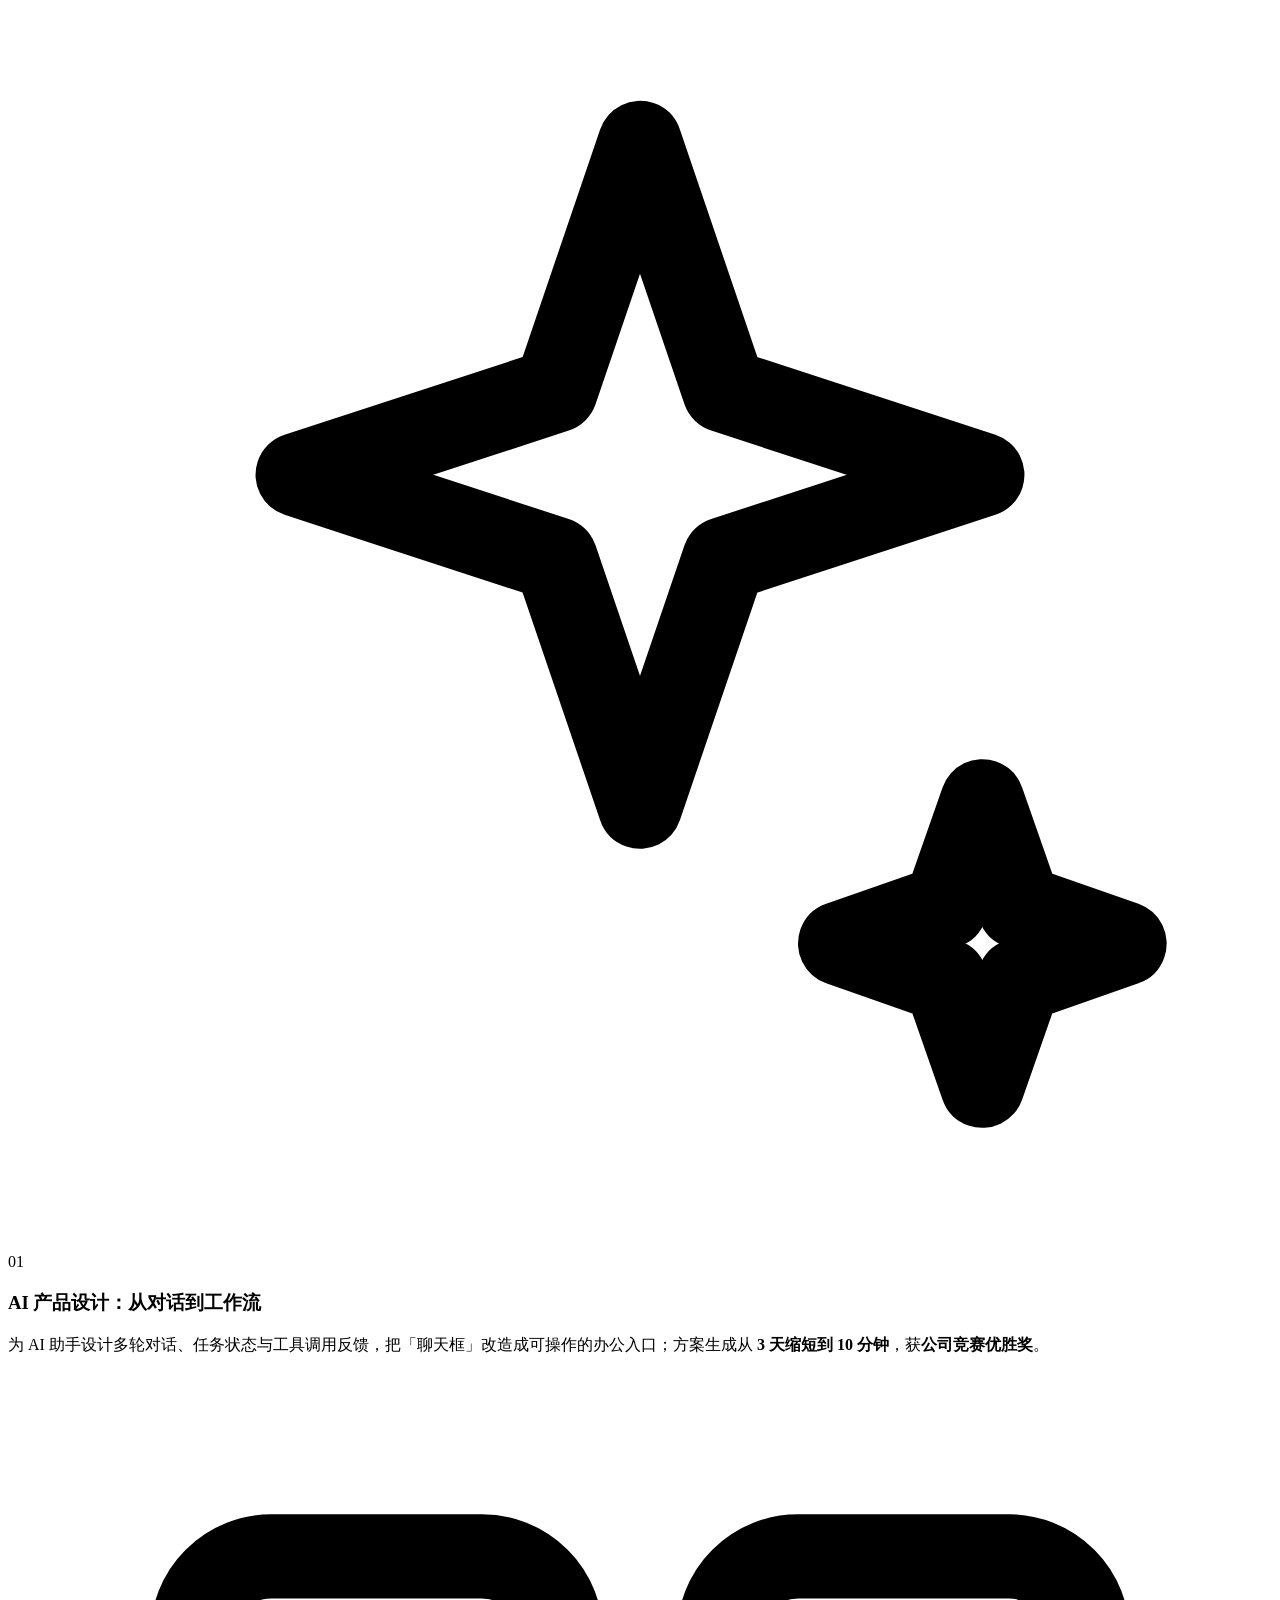
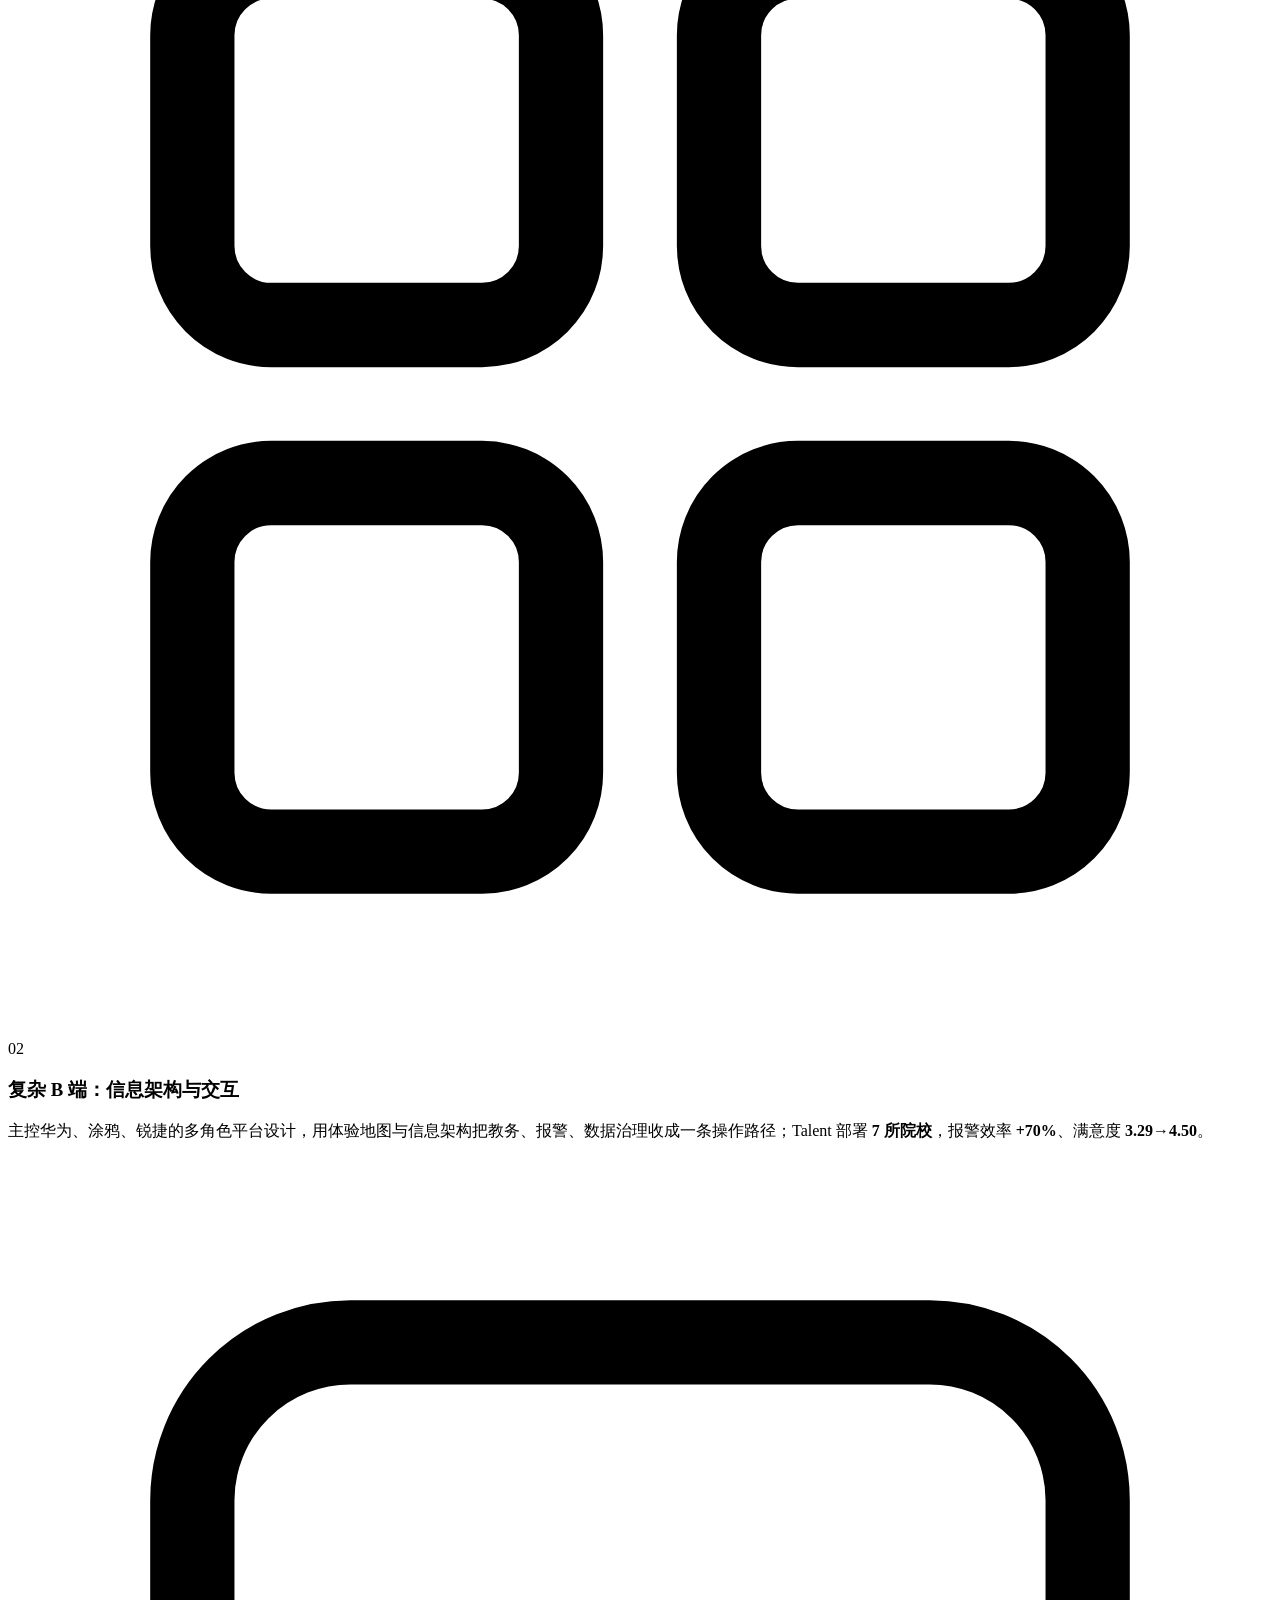
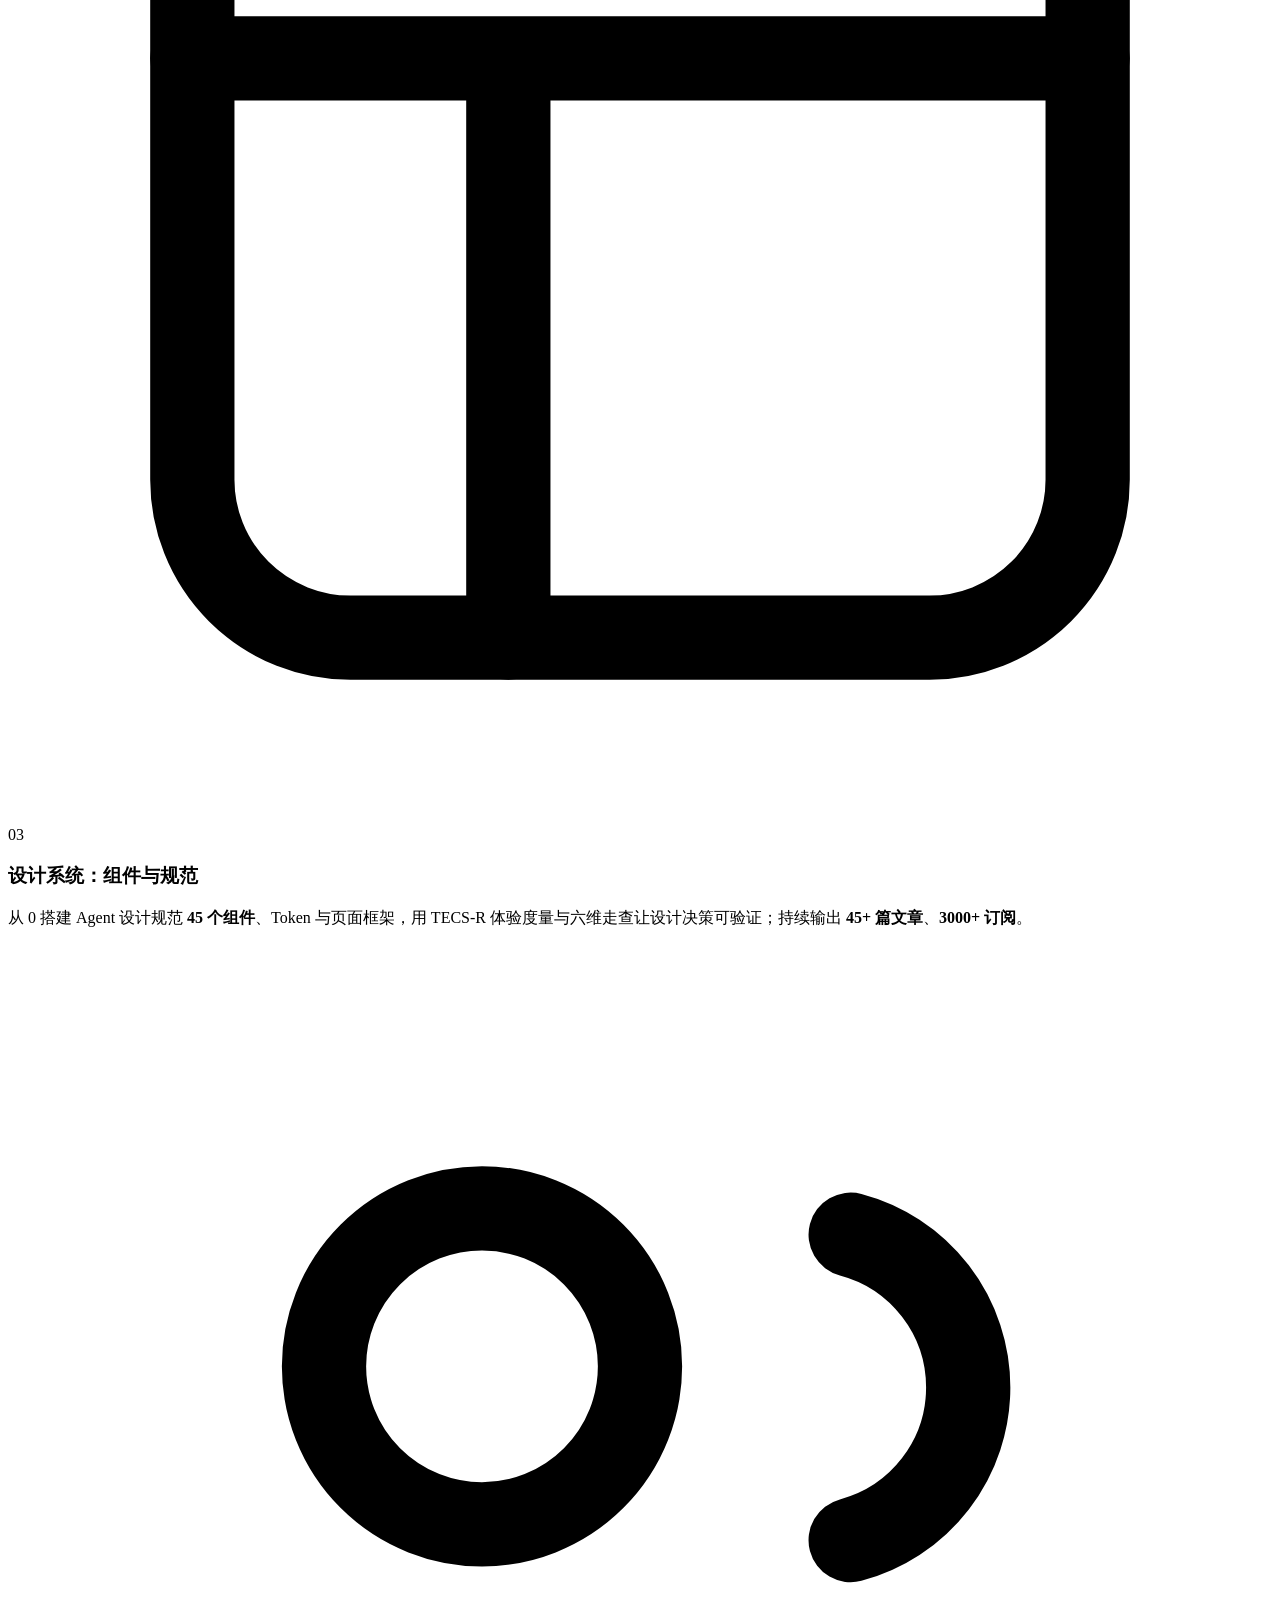
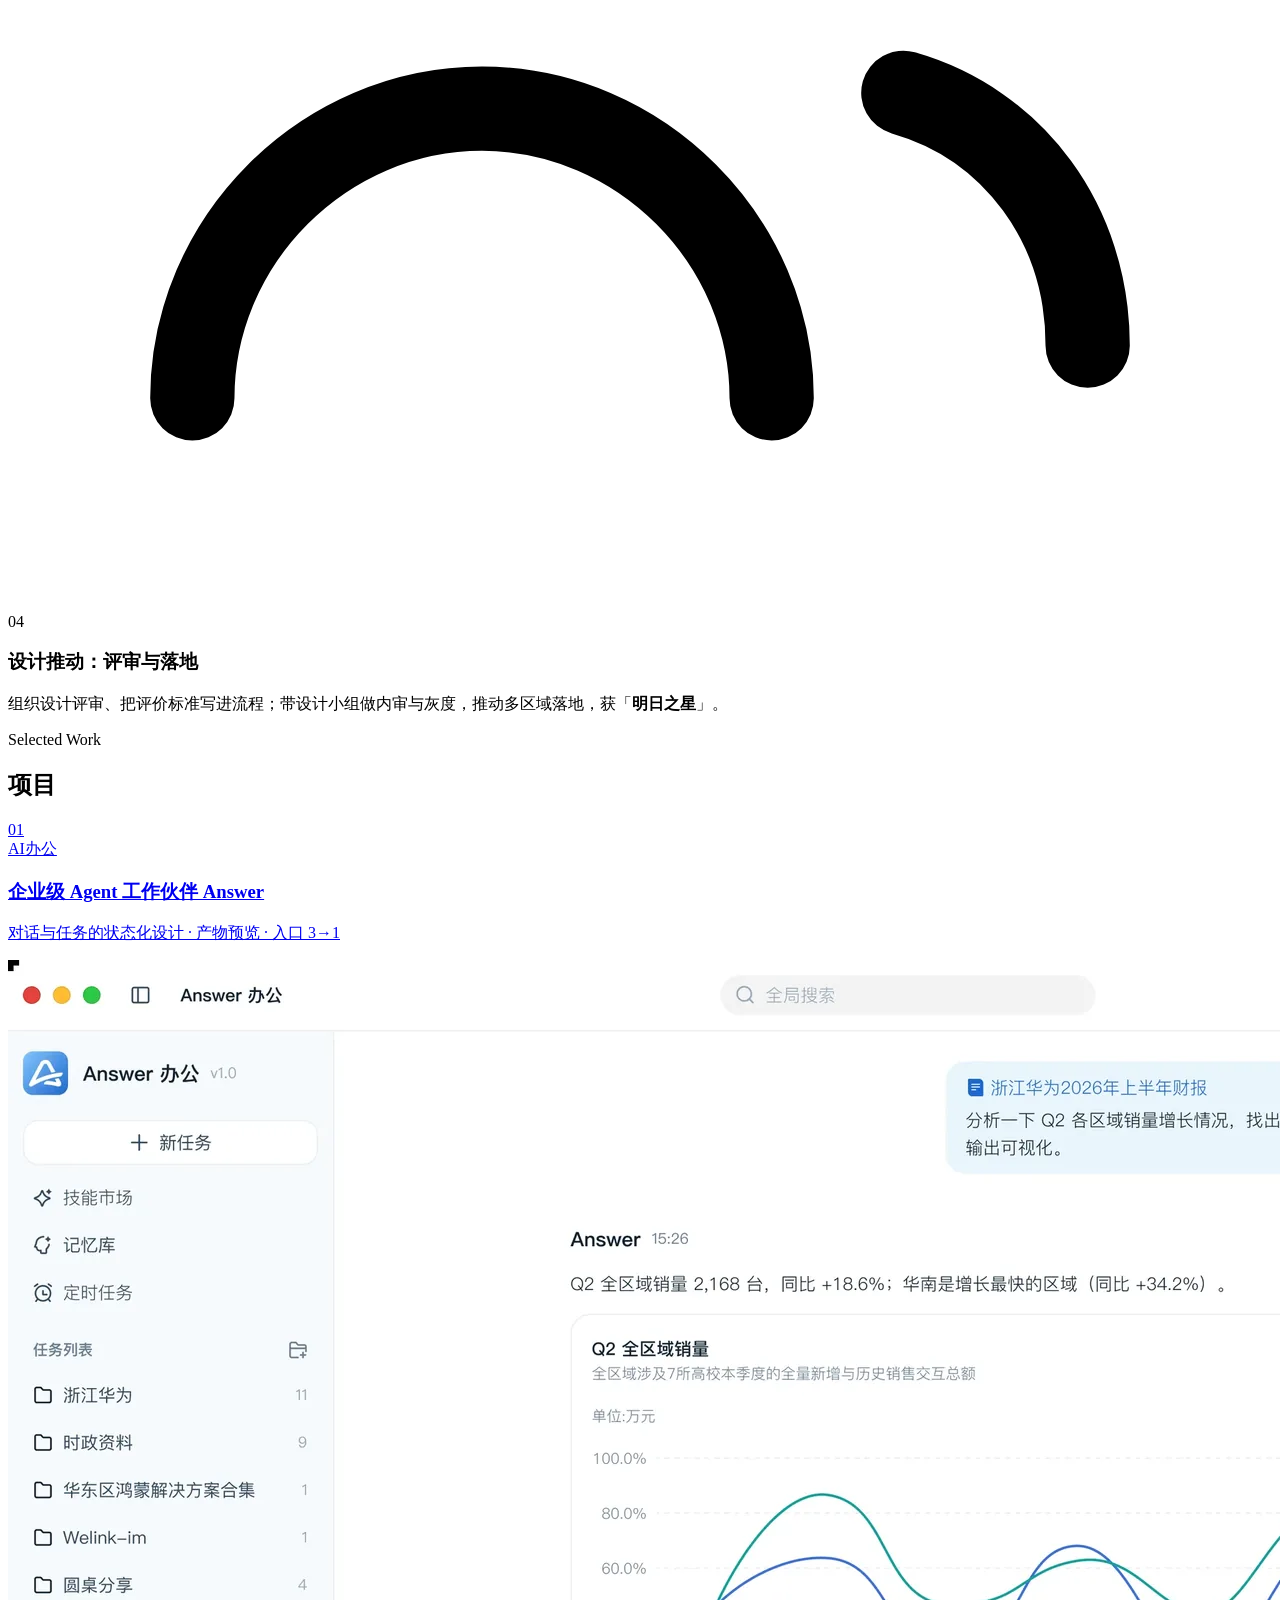
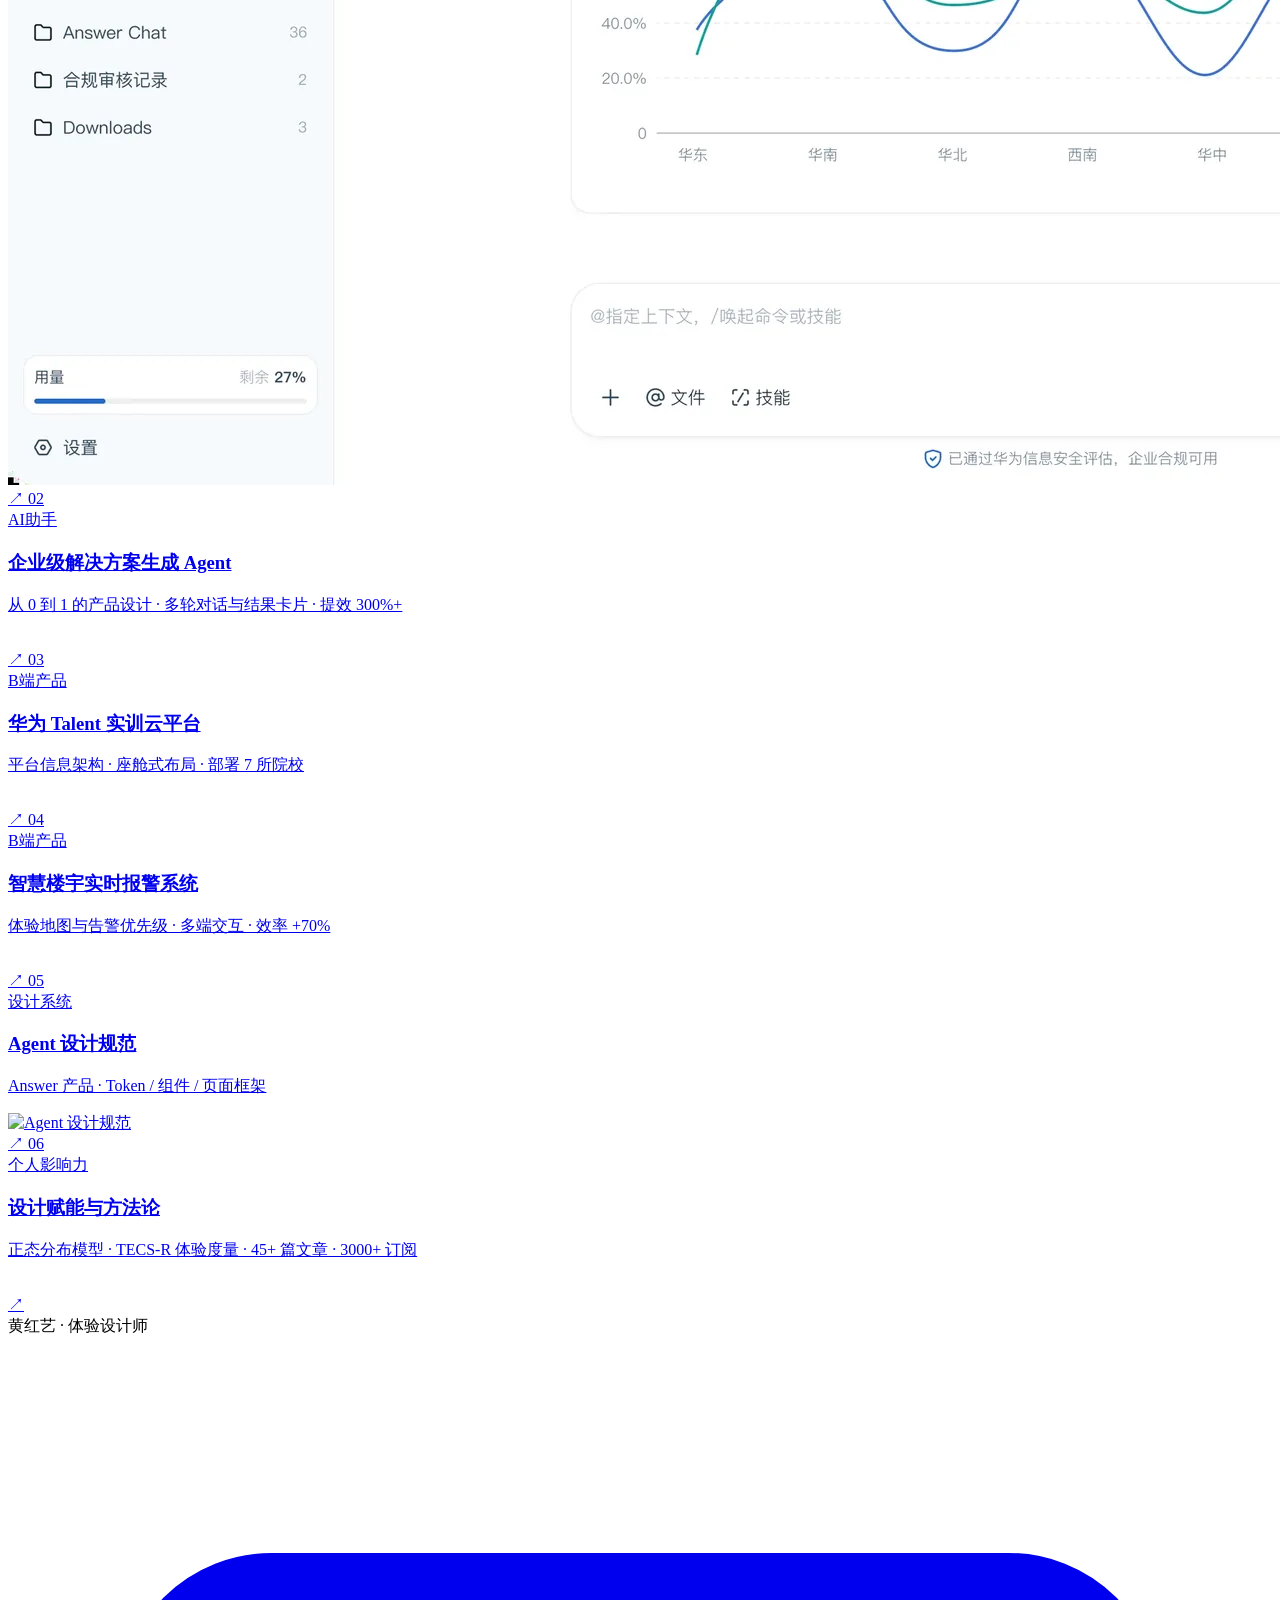
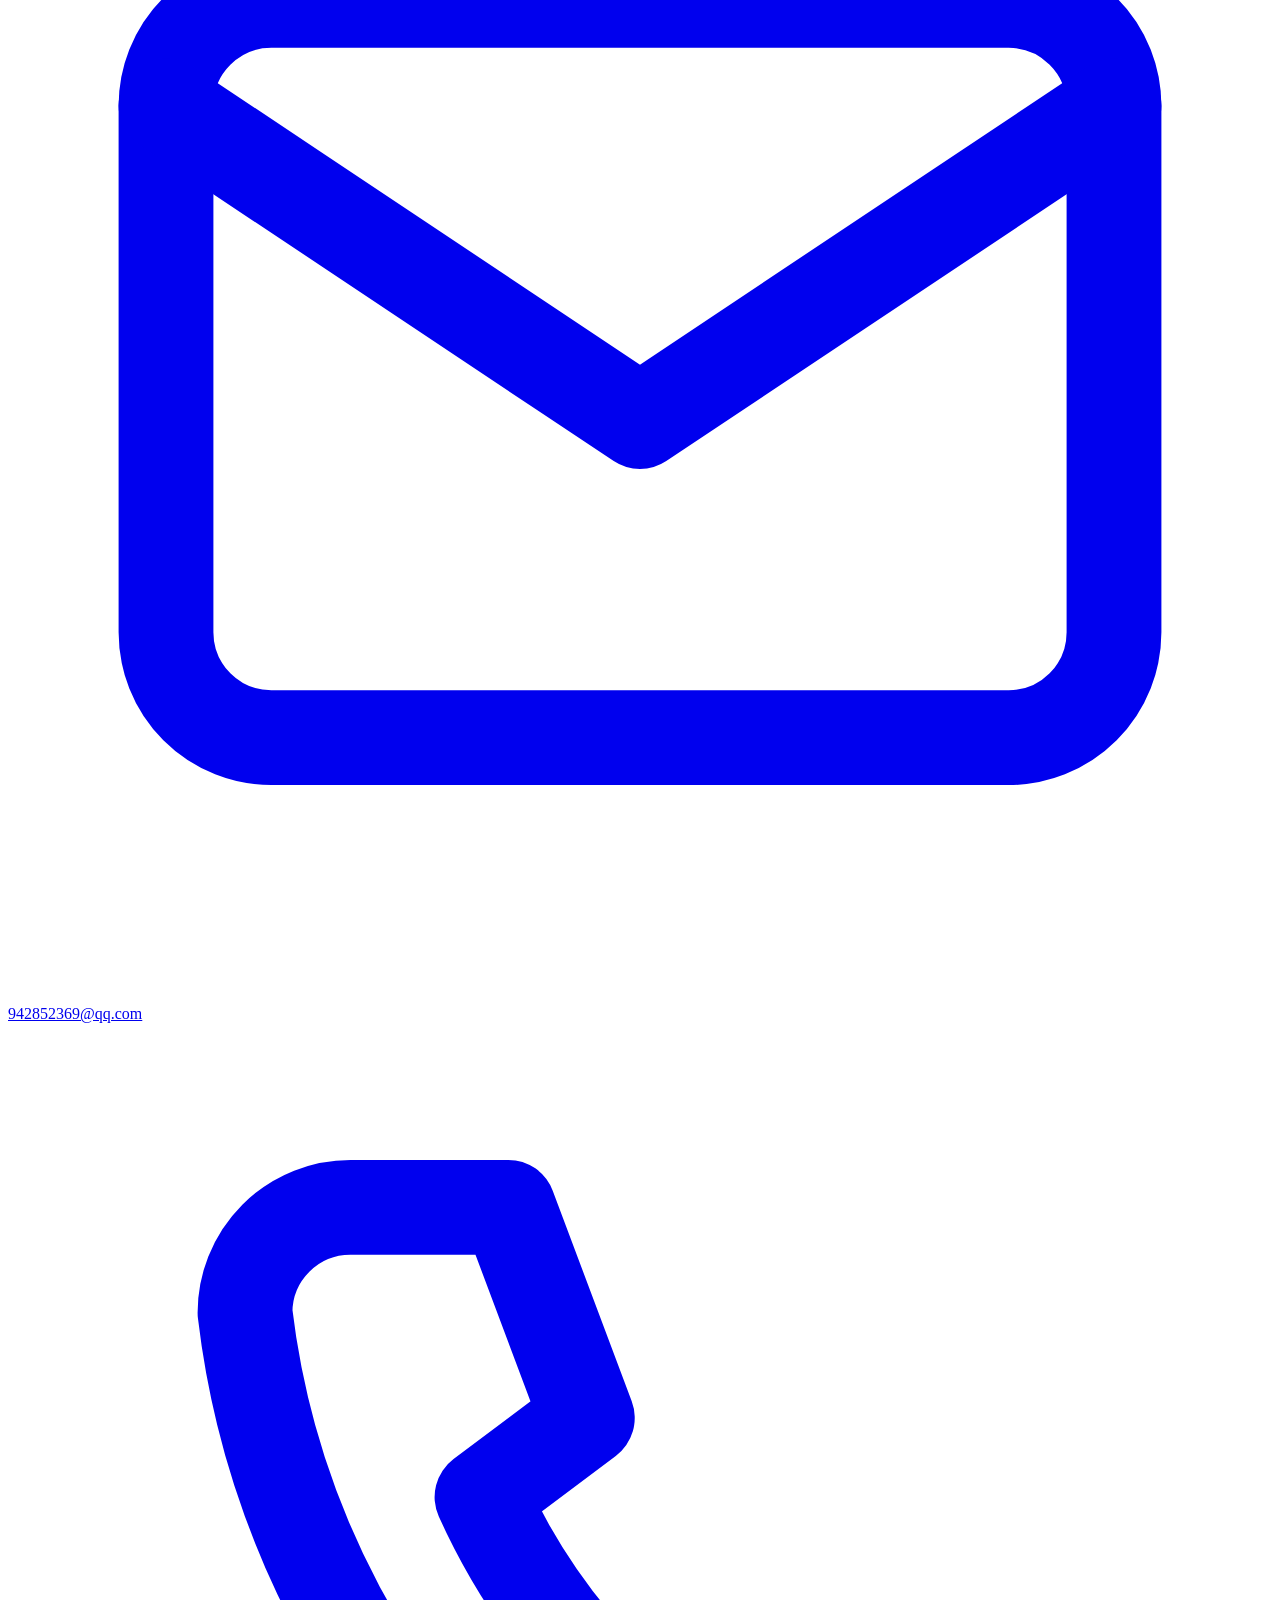
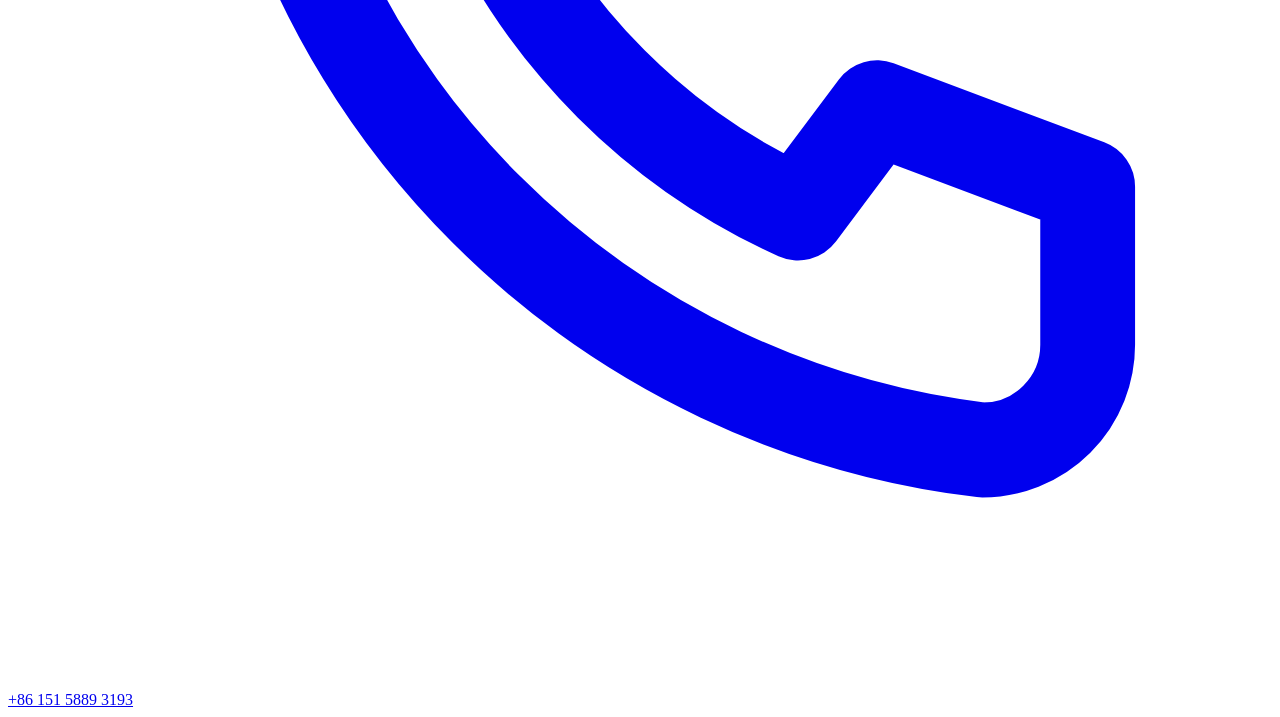
==== commit 19c582e3: "首页转向设计师视角；顶部导航顺序调整为 Agent 设计规范在 AI助手 之前" ====
--- a/index.html
+++ b/index.html
@@ -4,8 +4,8 @@
   <meta name="robots" content="noindex, nofollow">
   <meta charset="UTF-8">
   <meta name="viewport" content="width=device-width, initial-scale=1.0">
-  <title>黄红艺 · AI 产品设计师 · 作品集</title>
-  <meta name="description" content="黄红艺 — AI 产品设计师 / 设计驱动的产品人。AI 助手、Agent、本体建模、用户研究与企业级产品设计作品集。">
+  <title>黄红艺 · 体验设计师 · 作品集</title>
+  <meta name="description" content="黄红艺 — 体验设计师 / 设计系统与 AI 产品。交互设计、设计系统、视觉规范与企业级产品设计作品集。">
   <link rel="stylesheet" href="css/style.css">
 </head>
 <body>
@@ -17,10 +17,10 @@
                 <ul class="nav-links">
           <li><a href="index.html">首页</a></li>
           <li><a href="project-answer-work/index.html">AI办公</a></li>
+          <li><a href="design-system/index.html">Agent 设计规范</a></li>
           <li><a href="project-answer/index.html">AI助手</a></li>
           <li><a href="project-talent/index.html">华为实训云平台</a></li>
           <li><a href="project-alarm/index.html">实时报警系统</a></li>
-          <li><a href="design-system/index.html">Agent 设计规范</a></li>
           <li><a href="about-method/index.html">个人影响力</a></li>
         </ul>
       </nav>
@@ -35,20 +35,20 @@
       <span class="eyebrow">Portfolio 2026 — 上海</span>
     </div>
     <h1>黄红艺</h1>
-    <p class="role">AI 产品设计师 / 设计驱动的产品人</p>
-    <p class="intro"><span class="ln">企业级产品与体验设计经验，以「设计驱动」的方式孵化 AI 创新产品，一人承担 PD + UXD 两个角色。</span><span class="ln">覆盖 AI Agent、平台型产品、数据与本体、IoT 与复杂业务系统；擅长把复杂业务任务转化为清晰、可控、可评测的产品流程。</span></p>
+    <p class="role">体验设计师 / 设计系统与 AI 产品</p>
+    <p class="intro"><span class="ln">十年企业级产品设计经验，从交互到视觉一手落地，也把规范沉淀成团队可复用的设计系统。</span><span class="ln">做过 AI Agent、SaaS 平台、IoT 与数据产品；擅长把复杂业务拆成清晰的信息架构与状态逻辑，用原型与度量验证设计。</span></p>
     <div class="meta">
       <span><svg viewBox="0 0 24 24" fill="none" stroke="currentColor" stroke-width="1.8" stroke-linecap="round" stroke-linejoin="round"><path d="M12 21s7-6.2 7-11a7 7 0 1 0-14 0c0 4.8 7 11 7 11z"/><circle cx="12" cy="10" r="2.5"/></svg>上海</span>
       <a href="tel:+8615158893193"><svg viewBox="0 0 24 24" fill="none" stroke="currentColor" stroke-width="1.8" stroke-linecap="round" stroke-linejoin="round"><path d="M6.5 3.5h3l1.5 4-2 1.5a12 12 0 0 0 6 6l1.5-2 4 1.5v3a2 2 0 0 1-2 2A16 16 0 0 1 4.5 5.5a2 2 0 0 1 2-2z"/></svg>+86 151 5889 3193</a>
       <a href="mailto:942852369@qq.com"><svg viewBox="0 0 24 24" fill="none" stroke="currentColor" stroke-width="1.8" stroke-linecap="round" stroke-linejoin="round"><rect x="3" y="5" width="18" height="14" rx="2"/><path d="M3 7l9 6 9-6"/></svg>942852369@qq.com</a>
     </div>
     <div class="tags">
-      <span class="tag">AI 产品 0-1</span>
-      <span class="tag">Agent / 人机协同</span>
-      <span class="tag">设计驱动</span>
-      <span class="tag">本体建模</span>
-      <span class="tag">复杂业务平台</span>
+      <span class="tag">交互设计</span>
+      <span class="tag">设计系统</span>
+      <span class="tag">视觉规范</span>
+      <span class="tag">原型与动效</span>
       <span class="tag">用户研究</span>
+      <span class="tag">AI 产品设计</span>
     </div>
   </section>
 
@@ -116,7 +116,7 @@
     <div class="section-head">
       <span class="eyebrow">Strengths</span>
       <h2 class="section-title">个人优势</h2>
-      <p class="section-intro">从 AI 产品 0→1 到复杂 B 端平台，再到设计系统与团队赋能——我的优势是把模糊业务问题翻译成可执行、可验证的产品系统。</p>
+      <p class="section-intro">从交互、视觉到设计系统，再到评审与落地——我的优势是把模糊业务拆成清晰、可验证的设计。</p>
     </div>
 
     <div class="strengths">
@@ -125,40 +125,40 @@
           <span class="strength-icon" aria-hidden="true"><svg viewBox="0 0 24 24" fill="none" stroke="currentColor" stroke-width="1.6" stroke-linecap="round" stroke-linejoin="round"><path d="M12 3l1.6 4.7 4.9 1.6-4.9 1.6L12 15.6l-1.6-4.7L5.5 9.3l4.9-1.6L12 3z"/><path d="M18.5 15.5l.7 2 2 .7-2 .7-.7 2-.7-2-2-.7 2-.7.7-2z"/></svg></span>
           <div class="strength-heading">
             <span class="no">01</span>
-            <h3>AI 产品 0→1：判断与落地</h3>
-          </div>
-        </div>
-        <p>以 PD + UXD 双角色把 AI 从「聊天框」推到「工作入口」：定义能力边界、任务状态、反馈与评测闭环；方案生成从 <b class="nowrap">3 天缩短到 10 分钟</b>，获<b class="nowrap">公司竞赛优胜奖</b>。</p>
+            <h3>AI 产品设计：从对话到工作流</h3>
+          </div>
+        </div>
+        <p>为 AI 助手设计多轮对话、任务状态与工具调用反馈，把「聊天框」改造成可操作的办公入口；方案生成从 <b class="nowrap">3 天缩短到 10 分钟</b>，获<b class="nowrap">公司竞赛优胜奖</b>。</p>
       </div>
       <div class="strength">
         <div class="strength-top">
           <span class="strength-icon" aria-hidden="true"><svg viewBox="0 0 24 24" fill="none" stroke="currentColor" stroke-width="1.6" stroke-linecap="round" stroke-linejoin="round"><rect x="3.5" y="3.5" width="7" height="7" rx="1.5"/><rect x="13.5" y="3.5" width="7" height="7" rx="1.5"/><rect x="3.5" y="13.5" width="7" height="7" rx="1.5"/><rect x="13.5" y="13.5" width="7" height="7" rx="1.5"/></svg></span>
           <div class="strength-heading">
             <span class="no">02</span>
-            <h3>复杂 B 端：平台化与闭环</h3>
-          </div>
-        </div>
-        <p>主控华为、涂鸦、锐捷的多角色平台项目，用 KANO、体验地图与信息架构把教务、报警、数据治理收成一条业务闭环；Talent 部署 <b class="nowrap">7 所院校</b>，报警效率 <b>+70%</b>、满意度 <b class="nowrap">3.29→4.50</b>。</p>
+            <h3>复杂 B 端：信息架构与交互</h3>
+          </div>
+        </div>
+        <p>主控华为、涂鸦、锐捷的多角色平台设计，用体验地图与信息架构把教务、报警、数据治理收成一条操作路径；Talent 部署 <b class="nowrap">7 所院校</b>，报警效率 <b>+70%</b>、满意度 <b class="nowrap">3.29→4.50</b>。</p>
       </div>
       <div class="strength">
         <div class="strength-top">
           <span class="strength-icon" aria-hidden="true"><svg viewBox="0 0 24 24" fill="none" stroke="currentColor" stroke-width="1.6" stroke-linecap="round" stroke-linejoin="round"><rect x="3.5" y="3.5" width="17" height="17" rx="3"/><path d="M3.5 9.5h17M9.5 9.5v11"/></svg></span>
           <div class="strength-heading">
             <span class="no">03</span>
-            <h3>设计系统：资产化与可评测</h3>
-          </div>
-        </div>
-        <p>把个人判断沉淀成团队可复用资产：Agent 设计规范 <b class="nowrap">45 个组件</b>、TECS-R 体验度量、六维设计走查；持续输出 <b class="nowrap">45+ 篇文章</b>、<b class="nowrap">3000+ 订阅</b>，<span class="nowrap">持续赋能</span>。</p>
+            <h3>设计系统：组件与规范</h3>
+          </div>
+        </div>
+        <p>从 0 搭建 Agent 设计规范 <b class="nowrap">45 个组件</b>、Token 与页面框架，用 TECS-R 体验度量与六维走查让设计决策可验证；持续输出 <b class="nowrap">45+ 篇文章</b>、<b class="nowrap">3000+ 订阅</b>。</p>
       </div>
       <div class="strength">
         <div class="strength-top">
           <span class="strength-icon" aria-hidden="true"><svg viewBox="0 0 24 24" fill="none" stroke="currentColor" stroke-width="1.6" stroke-linecap="round" stroke-linejoin="round"><circle cx="9" cy="8" r="3"/><path d="M3.5 20c0-3 2.5-5.5 5.5-5.5s5.5 2.5 5.5 5.5"/><path d="M16 5.5a3 3 0 0 1 0 5.8"/><path d="M17 14.2c2.1.6 3.5 2.5 3.5 4.8"/></svg></span>
           <div class="strength-heading">
             <span class="no">04</span>
-            <h3>跨职能推动：从定义到落地</h3>
-          </div>
-        </div>
-        <p>能同时站在产品与设计两侧做取舍：主控产品线、组织内审与灰度、把评价标准写进流程；带团队、做评审、推动多区域落地，获「<b class="nowrap">明日之星</b>」。</p>
+            <h3>设计推动：评审与落地</h3>
+          </div>
+        </div>
+        <p>组织设计评审、把评价标准写进流程；带设计小组做内审与灰度，推动多区域落地，获「<b class="nowrap">明日之星</b>」。</p>
       </div>
     </div>
   </section>
@@ -175,7 +175,7 @@
         <div class="index-main">
           <span class="index-kicker">AI办公</span>
           <h3>企业级 Agent 工作伙伴 Answer</h3>
-          <p>AI 办公入口 · 反馈评测 / 状态化设计 · 入口 3→1</p>
+          <p>对话与任务的状态化设计 · 产物预览 · 入口 3→1</p>
         </div>
         <div class="index-thumb"><img src="assets/product/answer-work/08-home.webp?v=20261111" alt="" width="1800" height="1125" loading="lazy"></div>
         <span class="index-arrow">↗</span>
@@ -186,7 +186,7 @@
         <div class="index-main">
           <span class="index-kicker">AI助手</span>
           <h3>企业级解决方案生成 Agent</h3>
-          <p>高校解决方案助手 Answer · 从 0 到 1 · PD + UXD · 提效 300%+</p>
+          <p>从 0 到 1 的产品设计 · 多轮对话与结果卡片 · 提效 300%+</p>
         </div>
         <div class="index-thumb"><img src="assets/img/ans-p01.webp" alt="" loading="lazy"></div>
         <span class="index-arrow">↗</span>
@@ -197,7 +197,7 @@
         <div class="index-main">
           <span class="index-kicker">B端产品</span>
           <h3>华为 Talent 实训云平台</h3>
-          <p>平台案例 · KANO / 竞品分析 · 座舱式业务闭环 · 部署 7 所院校</p>
+          <p>平台信息架构 · 座舱式布局 · 部署 7 所院校</p>
         </div>
         <div class="index-thumb"><img src="assets/img/p18.webp" alt="" loading="lazy"></div>
         <span class="index-arrow">↗</span>
@@ -208,7 +208,7 @@
         <div class="index-main">
           <span class="index-kicker">B端产品</span>
           <h3>智慧楼宇实时报警系统</h3>
-          <p>IoT 项目 · 体验地图 / 用户研究 · 效率 +70% · 满意度 3.29→4.50</p>
+          <p>体验地图与告警优先级 · 多端交互 · 效率 +70%</p>
         </div>
         <div class="index-thumb"><img src="assets/img/p36.webp" alt="" loading="lazy"></div>
         <span class="index-arrow">↗</span>
@@ -240,7 +240,7 @@
 
   <footer class="site-footer">
     <div class="container">
-      <span>黄红艺 · AI 产品设计师</span>
+      <span>黄红艺 · 体验设计师</span>
       <span class="footer-contact">
         <a href="mailto:942852369@qq.com"><svg viewBox="0 0 24 24" fill="none" stroke="currentColor" stroke-width="1.8" stroke-linecap="round" stroke-linejoin="round"><rect x="3" y="5" width="18" height="14" rx="2"/><path d="M3 7l9 6 9-6"/></svg>942852369@qq.com</a>
         <a href="tel:+8615158893193"><svg viewBox="0 0 24 24" fill="none" stroke="currentColor" stroke-width="1.8" stroke-linecap="round" stroke-linejoin="round"><path d="M6.5 3.5h3l1.5 4-2 1.5a12 12 0 0 0 6 6l1.5-2 4 1.5v3a2 2 0 0 1-2 2A16 16 0 0 1 4.5 5.5a2 2 0 0 1 2-2z"/></svg>+86 151 5889 3193</a>
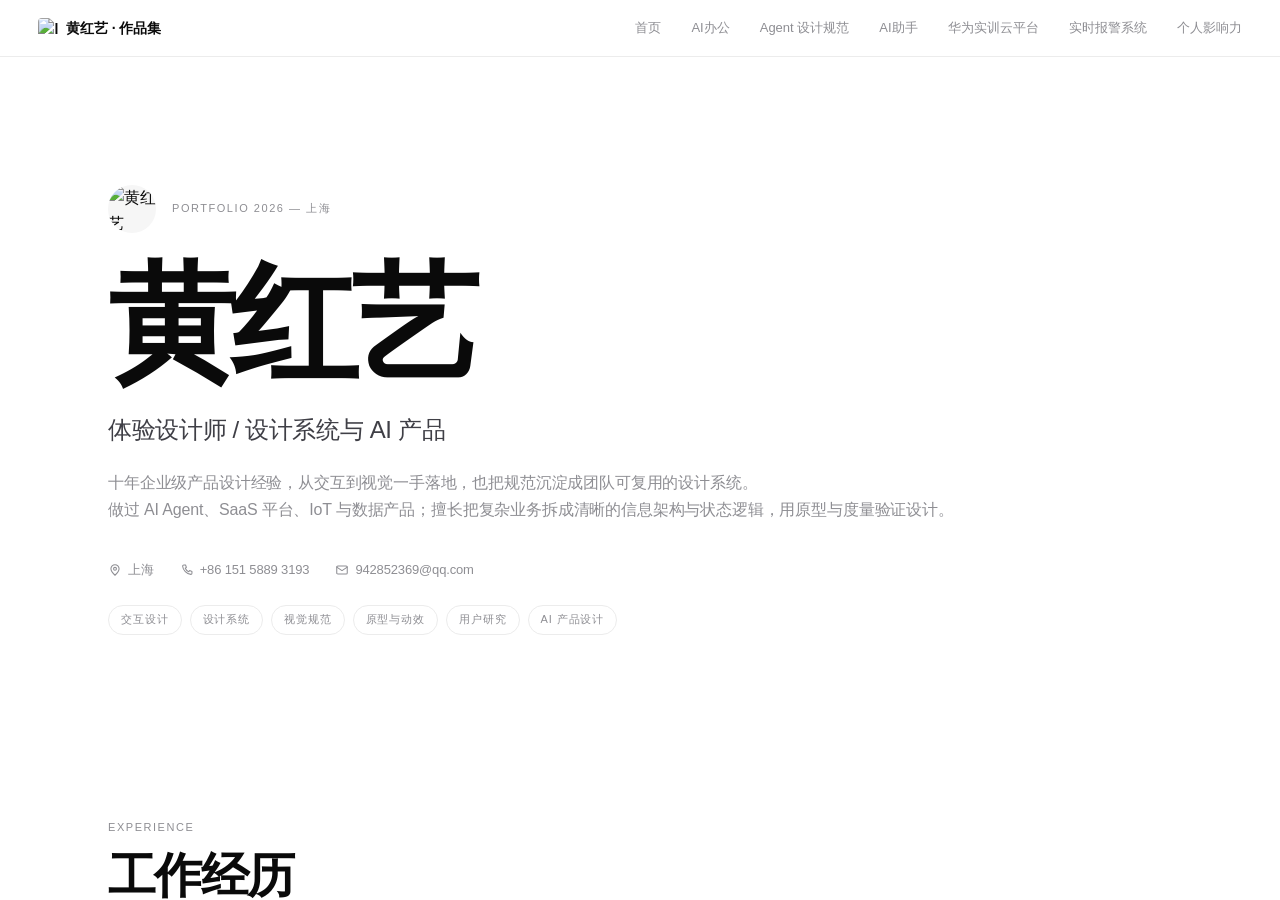
==== commit db9563f3: "项目名称改为两行结构；AI办公头部去掉右侧图片" ====
--- a/index.html
+++ b/index.html
@@ -174,7 +174,7 @@
         <span class="index-no">01</span>
         <div class="index-main">
           <span class="index-kicker">AI办公</span>
-          <h3>企业级 Agent 工作伙伴 Answer</h3>
+          <h3><span class="index-h3-pre">企业级 Agent 工作伙伴</span>华为 Answer 2.0 AI 办公</h3>
           <p>对话与任务的状态化设计 · 产物预览 · 入口 3→1</p>
         </div>
         <div class="index-thumb"><img src="assets/product/answer-work/08-home.webp?v=20261111" alt="" width="1800" height="1125" loading="lazy"></div>
@@ -185,7 +185,7 @@
         <span class="index-no">02</span>
         <div class="index-main">
           <span class="index-kicker">AI助手</span>
-          <h3>企业级解决方案生成 Agent</h3>
+          <h3><span class="index-h3-pre">企业级解决方案</span>华为 Answer 1.0 AI 助手</h3>
           <p>从 0 到 1 的产品设计 · 多轮对话与结果卡片 · 提效 300%+</p>
         </div>
         <div class="index-thumb"><img src="assets/img/ans-p01.webp" alt="" loading="lazy"></div>
--- a/css/style.css
+++ b/css/style.css
@@ -0,0 +1,753 @@
+/* =========================================================
+   黄红艺 · 作品集 — 极简排版版（Editorial Minimal）
+   参考：Rauno Freiberg / Emil Kowalski / Mobbin
+   原则：黑白灰 / 超大字号 / 紧字距 / 细分割线 / 大量留白
+   ========================================================= */
+
+:root {
+  --bg: #ffffff;
+  --ink: #0a0a0a;
+  --ink-2: #3f3f46;
+  --muted: #8e8e93;
+  --muted-2: #aeaeb2;
+  --hair: #ececec;
+  --hair-strong: #d4d4d4;
+  --soft: #f6f6f6;
+  --max-w: 1120px;
+  --ease: cubic-bezier(.22, .7, .28, 1);
+  --font: -apple-system, BlinkMacSystemFont, "SF Pro Display", "SF Pro Text",
+          "Helvetica Neue", "PingFang SC", "Hiragino Sans GB",
+          "Microsoft YaHei", sans-serif;
+}
+
+* { box-sizing: border-box; margin: 0; padding: 0; }
+
+html { height: 100%; scroll-behavior: smooth; -webkit-text-size-adjust: 100%; }
+
+body {
+  font-family: var(--font);
+  color: var(--ink);
+  background: var(--bg);
+  font-size: 16px;
+  line-height: 1.6;
+  letter-spacing: -0.01em;
+  line-break: strict;
+  word-break: normal;
+  -webkit-font-smoothing: antialiased;
+  -moz-osx-font-smoothing: grayscale;
+  /* 页面本身不滚动：滚动交给 .page-scroll，滚动条只出现在顶栏下方 */
+  height: 100%;
+  display: flex;
+  flex-direction: column;
+  overflow: hidden;
+}
+
+/* 顶栏固定在上方，不参与滚动 */
+body > .site-header { flex: 0 0 auto; }
+
+/* 正文滚动区：占满顶栏以下的剩余高度 */
+.page-scroll {
+  flex: 1 1 auto;
+  min-height: 0;
+  overflow-y: auto;
+  overflow-x: clip;
+  scroll-behavior: smooth;
+  overscroll-behavior-y: contain;
+  -webkit-overflow-scrolling: touch;
+}
+
+img { max-width: 100%; display: block; }
+a { color: inherit; text-decoration: none; }
+::selection { background: var(--ink); color: #fff; }
+
+.container {
+  max-width: var(--max-w);
+  margin-left: auto; margin-right: auto;
+  padding-left: 28px; padding-right: 28px;
+}
+
+/* ---------- 排版规则：阅读宽度 / 断行 ---------- */
+h1, h2, h3 { text-wrap: balance; }
+p, figcaption, .fishbone .node-detail { text-wrap: pretty; }
+.h1-pre {
+  display: block;
+  margin-bottom: 10px;
+  font-size: .4em;
+  font-weight: 600;
+  line-height: 1.25;
+  letter-spacing: -.02em;
+  color: #1a1a1a;
+}
+.hero .intro, .project-hero .lead, .module .module-desc { text-wrap: balance; }
+.ln { display: block; }
+.hero .meta a, .hero .meta span,
+.footer-contact a,
+.stat .num, .tag, .badge,
+.index-no, .module-no { white-space: nowrap; }
+
+/* ---------- 小标签 ---------- */
+.eyebrow {
+  display: inline-block;
+  font-size: 11px;
+  font-weight: 500;
+  letter-spacing: .14em;
+  text-transform: uppercase;
+  color: var(--muted);
+}
+
+/* ---------- 顶部导航 ---------- */
+.site-header {
+  position: relative; z-index: 50;
+  background: rgba(255, 255, 255, .82);
+  -webkit-backdrop-filter: saturate(180%) blur(20px);
+  backdrop-filter: saturate(180%) blur(20px);
+  border-bottom: 1px solid var(--hair);
+}
+.site-header .container.nav {
+  max-width: none;
+  width: 100%;
+  padding-left: clamp(20px, 3vw, 40px);
+  padding-right: clamp(20px, 3vw, 40px);
+}
+.nav { display: flex; align-items: center; justify-content: space-between; height: 56px; }
+.nav .brand {
+  display: flex; align-items: center; gap: 8px;
+  flex: 0 0 auto; white-space: nowrap;
+  font-size: 14px; font-weight: 600; letter-spacing: -0.01em;
+}
+.nav .brand img { width: 20px; height: 20px; border-radius: 4px; }
+.nav-links { display: flex; gap: 30px; list-style: none; height: 100%; }
+.nav-links a {
+  position: relative;
+  display: flex; align-items: center; height: 100%;
+  font-size: 13px; color: var(--muted); letter-spacing: 0;
+  transition: color .2s var(--ease);
+}
+.nav-links a:hover { color: var(--ink); }
+.nav-links a.active { color: var(--ink); }
+.nav-links a.active::after {
+  content: "";
+  position: absolute; left: 0; right: 0; bottom: -1px;
+  height: 1px; background: var(--ink);
+}
+
+/* ---------- Hero ---------- */
+.hero { padding-top: 128px; padding-bottom: 96px; }
+.hero-top { display: flex; align-items: center; gap: 16px; margin-bottom: 32px; }
+.hero-avatar {
+  width: 48px; height: 48px; border-radius: 50%;
+  object-fit: cover; background: var(--soft);
+}
+.hero h1 {
+  font-size: clamp(56px, 10vw, 128px);
+  font-weight: 600;
+  letter-spacing: -0.05em;
+  line-height: 0.92;
+}
+.hero .role {
+  font-size: clamp(18px, 2.2vw, 24px);
+  color: var(--ink-2);
+  margin-top: 28px;
+  letter-spacing: -0.015em;
+}
+.hero .intro {
+  max-width: 1040px;
+  color: var(--muted);
+  font-size: 16px;
+  line-height: 1.7;
+  margin-top: 20px;
+}
+.hero .meta {
+  display: flex; flex-wrap: wrap; gap: 6px 26px;
+  margin-top: 36px;
+  font-size: 13px; color: var(--muted);
+}
+.hero .meta a, .hero .meta span {
+  display: inline-flex; align-items: center; gap: 6px;
+  color: var(--muted);
+}
+.hero .meta a { border-bottom: 1px solid transparent; transition: border-color .2s; }
+.hero .meta a:hover { border-bottom-color: var(--muted); }
+.hero .meta svg { width: 14px; height: 14px; flex: 0 0 auto; }
+.hero .tags { display: flex; flex-wrap: wrap; gap: 8px; margin-top: 24px; }
+.tag {
+  font-size: 11px; letter-spacing: .08em; text-transform: uppercase;
+  color: var(--muted);
+  border: 1px solid var(--hair);
+  border-radius: 99px;
+  padding: 5px 12px;
+}
+
+/* ---------- 通用区块 ---------- */
+.section { padding-top: 88px; padding-bottom: 88px; }
+.section-head { margin-bottom: 48px; }
+.section-head .eyebrow { display: block; margin-bottom: 14px; }
+.section-title {
+  font-size: clamp(32px, 4vw, 48px);
+  font-weight: 600;
+  letter-spacing: -0.035em;
+  line-height: 1.05;
+}
+
+/* ---------- 工作经历：鱼骨图（细线版） ---------- */
+.fishbone { position: relative; min-height: 460px; padding: 16px 0 40px; }
+.fishbone .spine {
+  position: absolute; left: 3%; right: 3%; top: 50%;
+  height: 1px; background: var(--hair-strong);
+}
+.fishbone .spine::after {
+  content: ""; position: absolute; right: -8px; top: 50%;
+  transform: translateY(-50%);
+  border: 6px solid transparent; border-left-color: var(--hair-strong);
+}
+.fishbone .now-label {
+  position: absolute; right: 3%; top: 50%;
+  transform: translate(18px, -170%);
+  font-size: 10px; font-weight: 500; letter-spacing: .14em;
+  text-transform: uppercase; color: var(--muted-2);
+}
+.fishbone .bone { position: absolute; top: 50%; width: 0; height: 0; z-index: 1; }
+.fishbone .dot {
+  position: absolute; left: -4px; top: -4px;
+  width: 8px; height: 8px; border-radius: 50%;
+  background: var(--ink);
+  box-shadow: 0 0 0 4px #fff;
+  z-index: 3;
+}
+.fishbone .rib {
+  position: absolute; left: -28px; top: 0;
+  width: 56px; height: 1px; background: var(--hair-strong);
+  transform-origin: center; z-index: 1;
+}
+.fishbone .bone.up .rib { transform: rotate(-28deg); }
+.fishbone .bone.down .rib { transform: rotate(28deg); }
+
+.fishbone .node {
+  position: absolute; left: 0;
+  transform: translateX(-50%);
+  width: 250px;
+  background: #fff;
+  border: 1px solid var(--hair);
+  border-radius: 10px;
+  padding: 18px 20px;
+  cursor: default; z-index: 2;
+  transition: border-color .3s var(--ease), transform .3s var(--ease), background .3s var(--ease);
+}
+.fishbone .bone.up .node { bottom: 56px; }
+.fishbone .bone.down .node { top: 56px; }
+.fishbone .node:hover {
+  border-color: var(--hair-strong);
+  transform: translateX(-50%) translateY(-3px);
+  background: #fff;
+  z-index: 6;
+}
+.fishbone .node .node-logo { margin-bottom: 14px; display: flex; align-items: center; min-height: 24px; }
+.fishbone .node .node-logo img { width: auto; max-width: 140px; object-fit: contain; display: block; }
+.fishbone .node .node-logo .logo-hikvision { height: 16px; }
+.fishbone .node .node-logo .logo-tuya { height: 22px; }
+.fishbone .node .node-logo .logo-huawei { height: 20px; }
+.fishbone .node .node-logo .logo-ruijie { height: 18px; }
+
+.fishbone .node .period {
+  display: block; font-size: 11px; color: var(--muted);
+  letter-spacing: .06em; font-variant-numeric: tabular-nums;
+}
+.fishbone .node .company {
+  display: block; font-size: 17px; font-weight: 600;
+  letter-spacing: -0.02em; margin: 4px 0 2px;
+}
+.fishbone .node .role { display: block; font-size: 13px; color: var(--muted); line-height: 1.5; }
+.fishbone .node-detail {
+  max-height: 0; opacity: 0; overflow: hidden;
+  font-size: 12.5px; line-height: 1.7; color: var(--muted);
+  border-top: 0 solid var(--hair);
+  transition: max-height .4s var(--ease), opacity .3s var(--ease),
+              margin .3s var(--ease), padding .3s var(--ease);
+}
+.fishbone .node:hover .node-detail {
+  max-height: 280px; opacity: 1;
+  margin-top: 12px; padding-top: 12px; border-top-width: 1px;
+}
+
+/* ---------- 项目索引（大字号列表） ---------- */
+.index { border-top: 1px solid var(--hair); }
+.index-row {
+  display: grid;
+  grid-template-columns: 56px 1fr 168px 32px;
+  align-items: center;
+  gap: 24px;
+  padding: 30px 0;
+  border-bottom: 1px solid var(--hair);
+  transition: padding-left .35s var(--ease);
+}
+.index-row:hover { padding-left: 14px; }
+.index-no {
+  font-size: 12px; color: var(--muted-2);
+  font-variant-numeric: tabular-nums; letter-spacing: .04em;
+}
+.index-kicker {
+  display: block;
+  margin-bottom: 6px;
+  font-size: 10px;
+  font-weight: 500;
+  letter-spacing: .14em;
+  color: var(--muted);
+  text-transform: uppercase;
+}
+.index-main h3 {
+  font-size: clamp(22px, 2.6vw, 32px);
+  font-weight: 600; letter-spacing: -0.025em; line-height: 1.2;
+}
+.index-main p { font-size: 13.5px; color: var(--muted); margin-top: 8px; }
+.index-thumb {
+  width: 168px; aspect-ratio: 16/9;
+  overflow: hidden; border-radius: 6px;
+  background: var(--soft);
+  transition: opacity .3s var(--ease), transform .35s var(--ease);
+}
+.index-h3-pre {
+  display: block;
+  margin-bottom: 2px;
+  font-size: .56em;
+  font-weight: 600;
+  line-height: 1.35;
+  letter-spacing: -.01em;
+  color: var(--ink-3);
+}
+.index-thumb img { width: 100%; height: 100%; object-fit: cover; }
+.index-row:hover .index-thumb { transform: scale(1.02); }
+.index-arrow { font-size: 18px; color: var(--muted-2); transition: transform .3s var(--ease), color .3s; }
+.index-row:hover .index-arrow { color: var(--ink); transform: translate(3px, -3px); }
+
+/* ---------- 项目详情页 ---------- */
+.project-hero { padding-top: 88px; padding-bottom: 64px; border-bottom: 1px solid var(--hair); }
+.project-hero .crumb { font-size: 12px; color: var(--muted); margin-bottom: 32px; letter-spacing: .02em; }
+.project-hero .crumb a { color: var(--muted); }
+.project-hero h1 {
+  font-size: clamp(36px, 5vw, 62px);
+  font-weight: 600;
+  letter-spacing: -0.045em;
+  line-height: 0.98;
+  text-wrap: balance;
+}
+.project-hero .lead {
+  max-width: none;
+  color: var(--ink-2);
+  font-size: 17px;
+  line-height: 1.7;
+  margin-top: 28px;
+}
+
+/* ---------- 章节索引 ---------- */
+.toc {
+  display: flex; flex-wrap: wrap; align-items: center;
+  gap: 8px 20px;
+  padding-top: 18px;
+  padding-bottom: 18px;
+  border-bottom: 1px solid var(--hair);
+  font-size: 13px;
+}
+.toc-label {
+  font-size: 11px; letter-spacing: .1em; text-transform: uppercase;
+  color: var(--muted-2);
+}
+.toc a { color: var(--muted); }
+.toc a:hover { color: var(--ink); }
+
+/* 数据行 */
+.stats {
+  display: grid;
+  grid-template-columns: repeat(auto-fit, minmax(190px, 1fr));
+  margin-top: 56px;
+  border-top: 1px solid var(--hair);
+  border-bottom: 1px solid var(--hair);
+}
+.stat {
+  display: grid;
+  grid-template-columns: auto 1fr;
+  grid-template-rows: auto auto;
+  column-gap: 14px;
+  row-gap: 2px;
+  align-items: center;
+  padding: 24px 24px 24px 0;
+}
+.stat .stat-icon {
+  grid-row: 1 / span 2;
+  width: 44px; height: 44px;
+  display: flex; align-items: center; justify-content: center;
+  border-radius: 10px;
+  background: var(--soft);
+  color: var(--ink);
+}
+.stat .stat-icon svg { width: 20px; height: 20px; display: block; }
+.stat .num {
+  font-size: 22px; font-weight: 600; letter-spacing: -0.03em;
+  line-height: 1.15; font-variant-numeric: tabular-nums;
+}
+.stat .label { font-size: 12px; color: var(--muted); margin-top: 2px; line-height: 1.4; }
+
+/* 模块 */
+.module { padding: 88px 0; border-bottom: 1px solid var(--hair); }
+.module:last-child { border-bottom: none; }
+.module .module-head { display: flex; align-items: baseline; gap: 20px; margin-bottom: 16px; }
+.module .module-no {
+  font-size: 12px; color: var(--muted-2);
+  letter-spacing: .08em; font-variant-numeric: tabular-nums;
+}
+.module h2 {
+  font-size: clamp(24px, 2.8vw, 36px);
+  font-weight: 600; letter-spacing: -0.03em; line-height: 1.15;
+}
+.module .module-desc {
+  color: var(--muted); font-size: 15.5px; line-height: 1.75;
+  margin-bottom: 32px; max-width: none;
+}
+.module figure { margin: 28px 0; }
+.module figure img {
+  width: 100%; height: auto;
+  border-radius: 6px;
+  background: var(--soft);
+}
+.module figcaption { color: var(--muted-2); font-size: 12px; margin-top: 10px; letter-spacing: .01em; }
+
+/* 结论清单（项目页，1px 分区） */
+.ledger { list-style: none; margin: 4px 0 8px; border-top: 1px solid var(--hair); }
+.ledger li {
+  display: grid; grid-template-columns: 88px 1fr; gap: 24px;
+  align-items: start;
+  padding-top: 18px;
+  padding-bottom: 18px;
+  border-bottom: 1px solid var(--hair);
+}
+.ledger .k {
+  font-size: 11px; color: var(--muted-2);
+  letter-spacing: .1em;
+  padding-top: 4px;
+}
+.ledger p { font-size: 14px; line-height: 1.8; color: var(--ink-2); }
+.ledger + .module-desc { margin-top: 32px; }
+
+/* 项目页叙事：流程 / 场景 / 结语 */
+.pipeline {
+  display: grid; grid-template-columns: repeat(3, 1fr);
+  column-gap: 32px;
+  border-top: 1px solid var(--hair);
+  margin-top: 32px;
+}
+.pipeline-step { padding: 20px 0 28px; }
+.pipeline-step:nth-child(n+4) { border-top: 1px solid var(--hair); }
+.pipeline-step .no {
+  font-size: 11px; letter-spacing: .1em;
+  color: var(--muted-2); font-variant-numeric: tabular-nums;
+}
+.pipeline .pipeline-step h3 {
+  font-size: 16px; font-weight: 600; line-height: 1.4;
+  letter-spacing: -0.01em; margin: 6px 0 8px;
+}
+.pipeline .pipeline-step p { font-size: 13px; line-height: 1.7; color: var(--muted); }
+
+.scenario {
+  display: grid; grid-template-columns: 1fr 1.2fr;
+  gap: 48px; align-items: start;
+  padding: 44px 0;
+  border-top: 1px solid var(--hair);
+}
+.scenario:first-of-type { border-top: none; padding-top: 0; }
+.scenario .scenario-copy h3 {
+  font-size: clamp(20px, 2.2vw, 26px); font-weight: 600;
+  line-height: 1.25; letter-spacing: -0.02em;
+}
+.scenario .scenario-copy p {
+  font-size: 14.5px; line-height: 1.8;
+  color: var(--muted); margin-top: 12px;
+}
+.scenario-figure figure { margin: 0; }
+.scenario-figure figure + figure { margin-top: 24px; }
+.scenario-figure img {
+  width: 100%; height: auto; display: block;
+  border-radius: 6px; background: var(--soft);
+}
+.scenario-figure figcaption {
+  color: var(--muted-2); font-size: 12px; margin-top: 10px;
+}
+.chapter .pullquote {
+  font-size: clamp(22px, 2.6vw, 30px); font-weight: 500;
+  line-height: 1.5; letter-spacing: -0.02em;
+  max-width: 860px;
+  margin: 48px 0 18px;
+  padding-top: 24px;
+  border-top: 1px solid var(--hair);
+}
+
+/* 章节内文（项目页的二级结构） */
+.chapter { margin-top: 8px; }
+.chapter h3 {
+  font-size: 19px; font-weight: 600; letter-spacing: -0.01em;
+  line-height: 1.4; margin: 44px 0 14px;
+}
+.chapter h3:first-child { margin-top: 4px; }
+.chapter h3 .idx {
+  font-size: 11px; color: var(--muted-2);
+  letter-spacing: .1em; margin-right: 12px;
+  font-variant-numeric: tabular-nums;
+}
+.chapter p {
+  font-size: 15px; line-height: 1.85;
+  color: var(--muted); max-width: 920px;
+}
+.chapter p + p { margin-top: 14px; }
+.chapter .ledger { margin-top: 22px; }
+.chapter .ledger + p { margin-top: 22px; }
+.chapter .product-grid { margin-top: 20px; }
+/* 真实产品界面 */
+.product-grid { display: grid; grid-template-columns: repeat(2, 1fr); gap: 28px 24px; margin-top: 8px; }
+.product-grid figure { margin: 0; }
+.product-grid img {
+  width: 100%; height: auto; display: block;
+  border-radius: 6px;
+  background: var(--soft);
+  transition: transform .4s var(--ease);
+}
+.product-grid figure:hover img { transform: translateY(-3px); }
+.product-grid figcaption { color: var(--muted-2); font-size: 12px; margin-top: 10px; line-height: 1.6; }
+
+/* ---------- 项目职责：设计驱动 / PD + UXD ---------- */
+.duty {
+  position: relative;
+  overflow: hidden;
+  background: #fafafa;
+  border-radius: 8px;
+  padding: 56px 48px;
+  display: grid;
+  grid-template-columns: 1fr auto 1.35fr;
+  gap: 36px;
+  align-items: center;
+  margin: 28px 0;
+}
+.duty::before, .duty::after {
+  content: "";
+  position: absolute;
+  width: 280px; height: 280px;
+  border-radius: 50%;
+  background: rgba(26, 60, 212, .10);
+  filter: blur(90px);
+  pointer-events: none;
+}
+.duty::before { top: -120px; left: -60px; }
+.duty::after { bottom: -140px; right: -80px; }
+
+.duty-left { position: relative; z-index: 1; }
+.duty-title {
+  font-size: clamp(24px, 2.9vw, 34px);
+  font-weight: 500;
+  line-height: 1.7;
+  letter-spacing: -0.02em;
+  color: var(--ink);
+  text-align: center;
+}
+.duty-title .hl { color: #3f5cff; font-weight: 700; }
+.duty-title b { font-weight: 600; }
+
+.duty-arrow {
+  width: 0; height: 0;
+  border-top: 9px solid transparent;
+  border-bottom: 9px solid transparent;
+  border-left: 15px solid #5b6cff;
+  opacity: .75;
+  filter: drop-shadow(0 0 6px rgba(91,108,255,.35));
+  justify-self: center;
+}
+
+.duty-right {
+  position: relative; z-index: 1;
+  display: flex; flex-direction: column;
+}
+.duty-row { display: flex; align-items: center; }
+.duty-row + .duty-row { margin-top: -34px; }
+
+.duty-role {
+  flex: 0 0 auto;
+  width: 160px; height: 160px;
+  border-radius: 50%;
+  display: flex; flex-direction: column;
+  align-items: center; justify-content: center;
+  color: #040b29; line-height: 1.1;
+}
+.duty-role b { font-size: 30px; font-weight: 700; letter-spacing: -0.02em; }
+.duty-role span { font-size: 14px; font-weight: 600; margin-top: 4px; }
+
+.duty-connector {
+  position: relative;
+  flex: 1 1 auto;
+  height: 0;
+  border-top: 1px dashed rgba(120, 124, 150, .45);
+  margin: 0 16px;
+}
+.duty-connector::after {
+  content: "";
+  position: absolute; right: -1px; top: -4px;
+  border: 4px solid transparent;
+  border-left-color: rgba(120, 124, 150, .6);
+}
+
+.duty-note {
+  flex: 0 0 auto; width: 210px;
+  font-size: 14px; color: var(--ink-2); line-height: 1.5;
+}
+.duty-caption {
+  width: 160px; text-align: center;
+  font-size: 15px; font-weight: 600; color: var(--ink);
+  margin-top: 18px;
+}
+
+.duty-row-pd .duty-role {
+  background: linear-gradient(150deg, rgba(203,182,246,.85), rgba(196,160,244,.45));
+}
+.duty-row-uxd .duty-role {
+  background: linear-gradient(150deg, rgba(176,220,250,.95), rgba(160,206,242,.55));
+}
+
+/* ---------- 图片懒加载 ---------- */
+img.lazy { opacity: 0; transition: opacity .5s var(--ease); }
+img.lazy.loaded { opacity: 1; }
+
+/* ---------- 个人优势 ---------- */
+.nowrap { white-space: nowrap; }
+.section-intro {
+  max-width: none;
+  margin-top: 16px;
+  color: var(--muted);
+  font-size: 16px;
+  line-height: 1.75;
+  text-wrap: pretty;
+}
+.strengths {
+  display: grid;
+  grid-template-columns: repeat(2, 1fr);
+  border-top: 1px solid var(--hair);
+}
+.strength {
+  padding: 40px 0;
+  border-bottom: 1px solid var(--hair);
+}
+.strength:nth-child(odd) { padding-right: 56px; }
+.strength:nth-child(even) { padding-left: 56px; border-left: 1px solid var(--hair); }
+.strength-top {
+  display: flex;
+  align-items: center;
+  gap: 26px;
+  margin-bottom: 24px;
+}
+.strength-icon {
+  flex: 0 0 auto;
+  display: flex;
+  align-items: center;
+  justify-content: center;
+  width: 64px; height: 64px;
+  border: 1px solid var(--hair);
+  border-radius: 16px;
+  background: var(--soft);
+  color: var(--ink);
+}
+.strength-icon svg { width: 28px; height: 28px; display: block; }
+.strength-heading {
+  display: flex;
+  flex-direction: column;
+  min-width: 0;
+}
+.strength .no {
+  display: block;
+  font-size: 11px; letter-spacing: .14em;
+  color: var(--muted-2); font-variant-numeric: tabular-nums;
+}
+.strength h3 {
+  margin: 4px 0 0;
+  font-size: 19px; font-weight: 600; letter-spacing: -0.01em;
+  line-height: 1.3;
+}
+.strength p { font-size: 14px; line-height: 1.85; color: var(--muted); max-width: none; }
+
+/* ---------- 页脚 ---------- */
+.site-footer {
+  padding: 56px 0;
+  border-top: 1px solid var(--hair);
+}
+.site-footer .container {
+  display: flex; flex-wrap: wrap; gap: 12px 32px;
+  justify-content: space-between;
+  font-size: 12px; color: var(--muted);
+}
+.site-footer a { color: var(--muted); border-bottom: 1px solid transparent; transition: border-color .2s; }
+.site-footer a:hover { border-bottom-color: var(--muted); }
+.footer-contact { display: flex; flex-wrap: wrap; gap: 8px 20px; }
+.footer-contact a { display: inline-flex; align-items: center; gap: 6px; }
+.footer-contact svg { width: 13px; height: 13px; flex: 0 0 auto; }
+
+/* ---------- 响应式 ---------- */
+@media (max-width: 900px) {
+  .nav-links { gap: 14px; }
+  .nav-links a { font-size: 12.5px; }
+  .index-row { grid-template-columns: 40px 1fr 128px 24px; gap: 16px; }
+  .index-thumb { width: 128px; }
+  .scenario { grid-template-columns: 1fr; gap: 24px; }
+}
+@media (max-width: 760px) {
+  body { font-size: 15px; }
+  .hero { padding-top: 80px; padding-bottom: 72px; }
+  .hero h1 { font-size: clamp(52px, 14vw, 76px); }
+  .hero .role { margin-top: 20px; }
+  .section { padding-top: 64px; padding-bottom: 64px; }
+  .section-head { margin-bottom: 32px; }
+  .nav { height: auto; padding-top: 10px; padding-bottom: 10px; flex-wrap: wrap; row-gap: 8px; }
+  .nav-links { flex-wrap: wrap; gap: 8px 12px; justify-content: flex-end; height: auto; }
+  .nav-links a { height: auto; padding: 4px 0; }
+  .fishbone { min-height: 0; padding: 8px 0 16px; }
+  .fishbone .spine, .fishbone .dot, .fishbone .rib, .fishbone .now-label { display: none; }
+  .fishbone .bone { position: static; width: auto; height: auto; margin-bottom: 14px; }
+  .fishbone .node { position: static; transform: none; width: 100%; }
+  .fishbone .bone.up .node, .fishbone .bone.down .node { top: auto; bottom: auto; }
+  .fishbone .node:hover { transform: none; }
+  .strengths { grid-template-columns: 1fr; }
+  .strength-top { gap: 18px; margin-bottom: 20px; }
+  .strength-icon { width: 56px; height: 56px; border-radius: 14px; }
+  .strength-icon svg { width: 24px; height: 24px; }
+  .strength:nth-child(odd) { padding-right: 0; }
+  .strength:nth-child(even) { padding-left: 0; border-left: 0; }
+  .index-row {
+    grid-template-columns: 32px 1fr 24px;
+    align-items: start;
+    padding: 22px 0;
+  }
+  .index-thumb { display: none; }
+  .index-main h3 { font-size: 22px; }
+  .index-arrow { align-self: start; margin-top: 4px; }
+  .project-hero { padding-top: 56px; padding-bottom: 44px; }
+  .project-hero h1 { font-size: clamp(32px, 9vw, 48px); }
+  .project-hero .lead { font-size: 15.5px; margin-top: 20px; }
+  .stats { grid-template-columns: 1fr; margin-top: 40px; }
+  .stat { padding: 18px 0; border-bottom: 1px solid var(--hair); }
+  .stat:last-child { border-bottom: none; }
+  .module { padding: 56px 0; }
+  .module .module-desc { font-size: 15px; }
+  .ledger li { grid-template-columns: 1fr; gap: 6px; }
+  .ledger .k { padding-top: 0; }
+  .chapter h3 { font-size: 18px; margin-top: 36px; }
+  .chapter h3 .idx { margin-right: 8px; }
+  .chapter p { font-size: 15px; }
+  .pipeline { grid-template-columns: 1fr; column-gap: 0; }
+  .pipeline-step:nth-child(n+4) { border-top: none; }
+  .pipeline-step + .pipeline-step { border-top: 1px solid var(--hair); }
+  .chapter .pullquote { margin: 32px 0 14px; padding-top: 20px; }
+  .duty { grid-template-columns: 1fr; padding: 32px 24px; gap: 22px; }
+  .duty-arrow { display: none; }
+  .duty-title { font-size: 24px; }
+  .duty-row + .duty-row { margin-top: -20px; }
+  .duty-row { flex-wrap: nowrap; }
+  .duty-role { width: 96px; height: 96px; }
+  .duty-role b { font-size: 20px; }
+  .duty-role span { font-size: 12px; }
+  .duty-connector { margin: 0 12px; }
+  .duty-note { width: auto; flex: 1 1 auto; font-size: 13px; }
+  .duty-caption { width: 96px; margin-top: 0; }
+  .product-grid { grid-template-columns: 1fr; }
+}
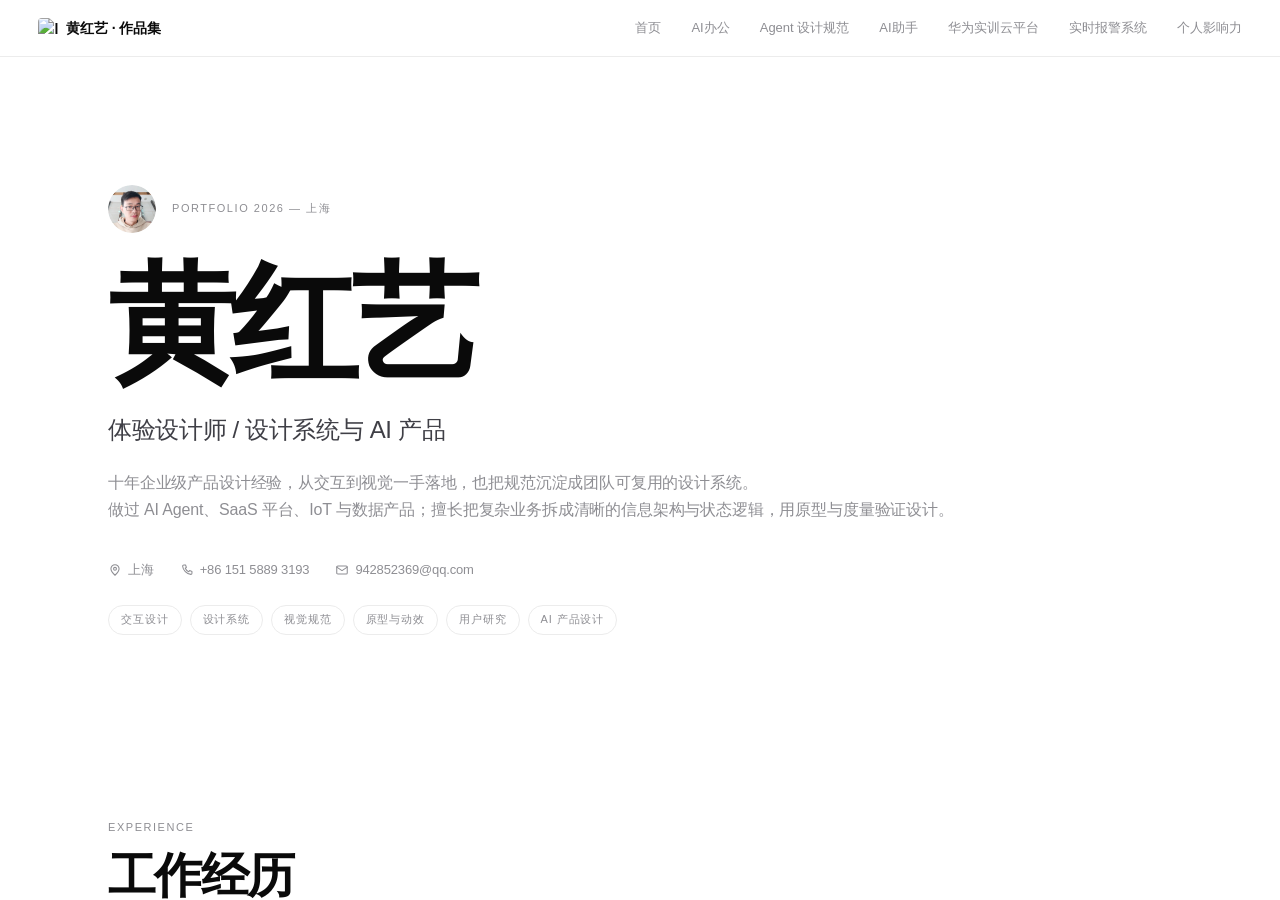
==== commit b0cb62a5: "作品集改版：亮点卡片、编号重排、顶部对齐与头像更新" ====
--- a/index.html
+++ b/index.html
@@ -31,7 +31,7 @@
 
   <section class="hero container">
     <div class="hero-top">
-      <img class="hero-avatar" src="assets/img/avatar.svg" alt="黄红艺">
+      <img class="hero-avatar" src="assets/img/avatar.png" alt="黄红艺" width="48" height="48">
       <span class="eyebrow">Portfolio 2026 — 上海</span>
     </div>
     <h1>黄红艺</h1>
@@ -180,42 +180,8 @@
         <div class="index-thumb"><img src="assets/product/answer-work/08-home.webp?v=20261111" alt="" width="1800" height="1125" loading="lazy"></div>
         <span class="index-arrow">↗</span>
       </a>
-
-      <a class="index-row" href="project-answer/index.html">
+      <a class="index-row" href="design-system/index.html">
         <span class="index-no">02</span>
-        <div class="index-main">
-          <span class="index-kicker">AI助手</span>
-          <h3><span class="index-h3-pre">企业级解决方案</span>华为 Answer 1.0 AI 助手</h3>
-          <p>从 0 到 1 的产品设计 · 多轮对话与结果卡片 · 提效 300%+</p>
-        </div>
-        <div class="index-thumb"><img src="assets/img/ans-p01.webp" alt="" loading="lazy"></div>
-        <span class="index-arrow">↗</span>
-      </a>
-
-      <a class="index-row" href="project-talent/index.html">
-        <span class="index-no">03</span>
-        <div class="index-main">
-          <span class="index-kicker">B端产品</span>
-          <h3>华为 Talent 实训云平台</h3>
-          <p>平台信息架构 · 座舱式布局 · 部署 7 所院校</p>
-        </div>
-        <div class="index-thumb"><img src="assets/img/p18.webp" alt="" loading="lazy"></div>
-        <span class="index-arrow">↗</span>
-      </a>
-
-      <a class="index-row" href="project-alarm/index.html">
-        <span class="index-no">04</span>
-        <div class="index-main">
-          <span class="index-kicker">B端产品</span>
-          <h3>智慧楼宇实时报警系统</h3>
-          <p>体验地图与告警优先级 · 多端交互 · 效率 +70%</p>
-        </div>
-        <div class="index-thumb"><img src="assets/img/p36.webp" alt="" loading="lazy"></div>
-        <span class="index-arrow">↗</span>
-      </a>
-
-      <a class="index-row" href="design-system/index.html">
-        <span class="index-no">05</span>
         <div class="index-main">
           <span class="index-kicker">设计系统</span>
           <h3>Agent 设计规范</h3>
@@ -224,7 +190,36 @@
         <div class="index-thumb"><img src="assets/product/design-system/01-cover.webp" alt="Agent 设计规范" width="1800" height="1012" loading="lazy"></div>
         <span class="index-arrow">↗</span>
       </a>
-
+      <a class="index-row" href="project-answer/index.html">
+        <span class="index-no">03</span>
+        <div class="index-main">
+          <span class="index-kicker">AI助手</span>
+          <h3><span class="index-h3-pre">企业级解决方案生成助手</span>华为 Answer 1.0 AI 助手</h3>
+          <p>从 0 到 1 的产品设计 · 多轮对话与结果卡片 · 提效 300%+</p>
+        </div>
+        <div class="index-thumb"><img src="assets/img/ans-p01.webp" alt="" loading="lazy"></div>
+        <span class="index-arrow">↗</span>
+      </a>
+      <a class="index-row" href="project-talent/index.html">
+        <span class="index-no">04</span>
+        <div class="index-main">
+          <span class="index-kicker">B端产品</span>
+          <h3><span class="index-h3-pre">职业教育全流程教学平台</span>华为 Talent 实训云平台</h3>
+          <p>平台信息架构 · 座舱式布局 · 部署 7 所院校</p>
+        </div>
+        <div class="index-thumb"><img src="assets/img/p18.webp" alt="" loading="lazy"></div>
+        <span class="index-arrow">↗</span>
+      </a>
+      <a class="index-row" href="project-alarm/index.html">
+        <span class="index-no">05</span>
+        <div class="index-main">
+          <span class="index-kicker">B端产品</span>
+          <h3><span class="index-h3-pre">楼宇安防告警产品</span>智慧楼宇实时报警系统</h3>
+          <p>体验地图与告警优先级 · 多端交互 · 效率 +70%</p>
+        </div>
+        <div class="index-thumb"><img src="assets/img/p36.webp" alt="" loading="lazy"></div>
+        <span class="index-arrow">↗</span>
+      </a>
       <a class="index-row" href="about-method/index.html">
         <span class="index-no">06</span>
         <div class="index-main">
@@ -235,7 +230,7 @@
         <div class="index-thumb"><img src="assets/img/p49.webp" alt="" loading="lazy"></div>
         <span class="index-arrow">↗</span>
       </a>
-    </div>
+</div>
   </section>
 
   <footer class="site-footer">
--- a/css/style.css
+++ b/css/style.css
@@ -751,3 +751,78 @@
   .duty-caption { width: 96px; margin-top: 0; }
   .product-grid { grid-template-columns: 1fr; }
 }
+
+/* ---------- 项目亮点卡片（案例页顶部四宫格） ---------- */
+.hero-highlights {
+  display: grid;
+  grid-template-columns: repeat(4, minmax(0, 1fr));
+  gap: 14px;
+  margin-top: 36px;
+}
+.hl-card {
+  position: relative;
+  padding: 22px 22px 18px;
+  border: 1px solid rgba(50, 93, 255, .14);
+  border-radius: 18px;
+  background:
+    linear-gradient(180deg, rgba(50, 93, 255, .075) 0%, rgba(255, 255, 255, 0) 62%),
+    #fff;
+  overflow: hidden;
+  transition: transform .3s var(--ease), border-color .3s var(--ease);
+}
+.hl-card::before {
+  content: "";
+  position: absolute;
+  left: 0; right: 0; top: 0;
+  height: 3px;
+  background: linear-gradient(90deg, var(--accent, #325dff), var(--accent-2, #7b5cff));
+}
+.hl-card::after {
+  content: "";
+  position: absolute;
+  top: -46px; right: -46px;
+  width: 132px; height: 132px;
+  border-radius: 50%;
+  background: radial-gradient(circle, rgba(50, 93, 255, .12), transparent 68%);
+  pointer-events: none;
+}
+.hl-card b {
+  display: block;
+  font-size: clamp(21px, 1.75vw, 26px);
+  font-weight: 700;
+  letter-spacing: -.03em;
+  line-height: 1.2;
+  white-space: nowrap;
+  background: linear-gradient(94deg, #2447d8 0%, #7b5cff 92%);
+  -webkit-background-clip: text;
+  background-clip: text;
+  -webkit-text-fill-color: transparent;
+  color: transparent;
+}
+.hl-card b small {
+  font-size: .46em;
+  font-weight: 600;
+  letter-spacing: 0;
+  color: var(--muted, #8e8e93);
+  -webkit-text-fill-color: var(--muted, #8e8e93);
+  margin-left: 3px;
+}
+.hl-card span {
+  display: block;
+  margin-top: 8px;
+  font-size: 11.5px;
+  line-height: 1.5;
+  color: var(--ink-3, #666);
+  white-space: nowrap;
+}
+.hl-card:hover {
+  transform: translateY(-3px);
+  border-color: var(--accent-line, rgba(50, 93, 255, .2));
+}
+@media (max-width: 900px) {
+  .hero-highlights { grid-template-columns: repeat(2, minmax(0, 1fr)); gap: 12px; margin-top: 30px; }
+}
+@media (max-width: 560px) {
+  .hero-highlights { grid-template-columns: minmax(0, 1fr); }
+  .hl-card { padding: 20px 18px 16px; }
+}
